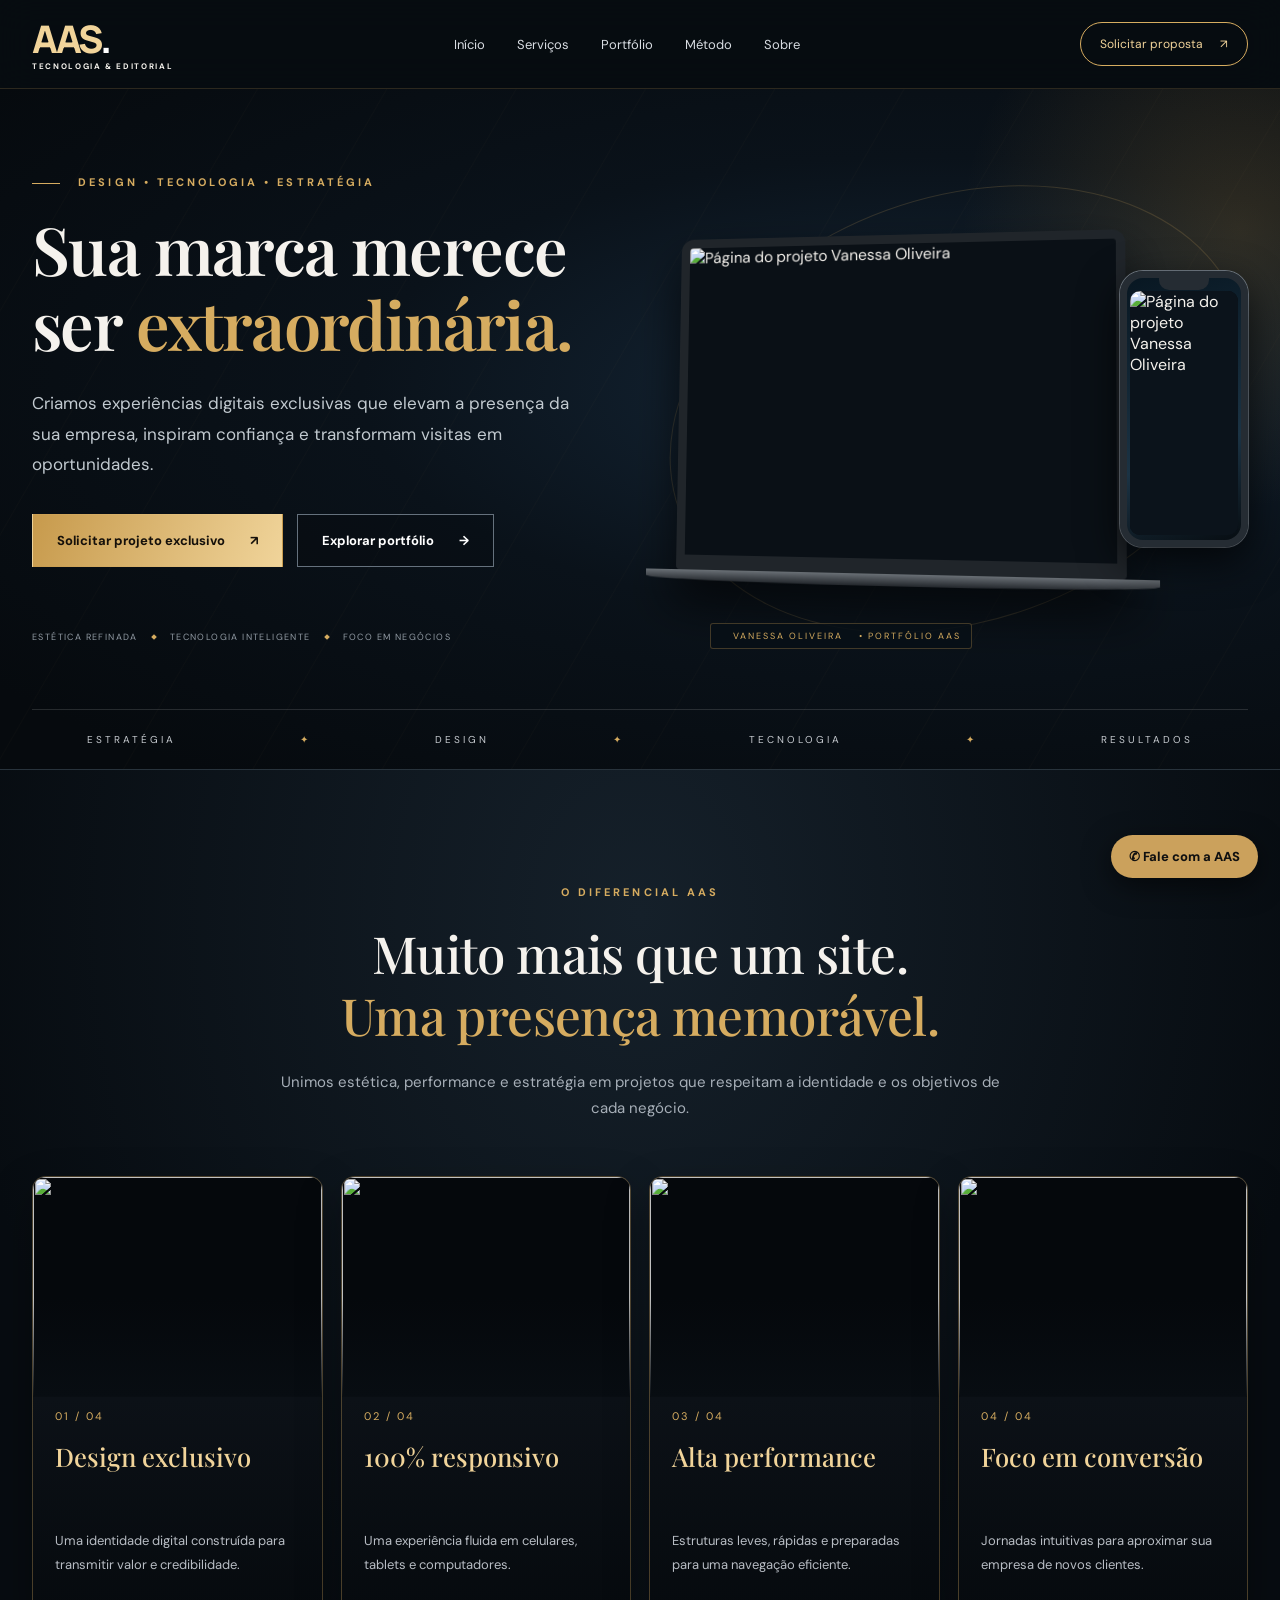
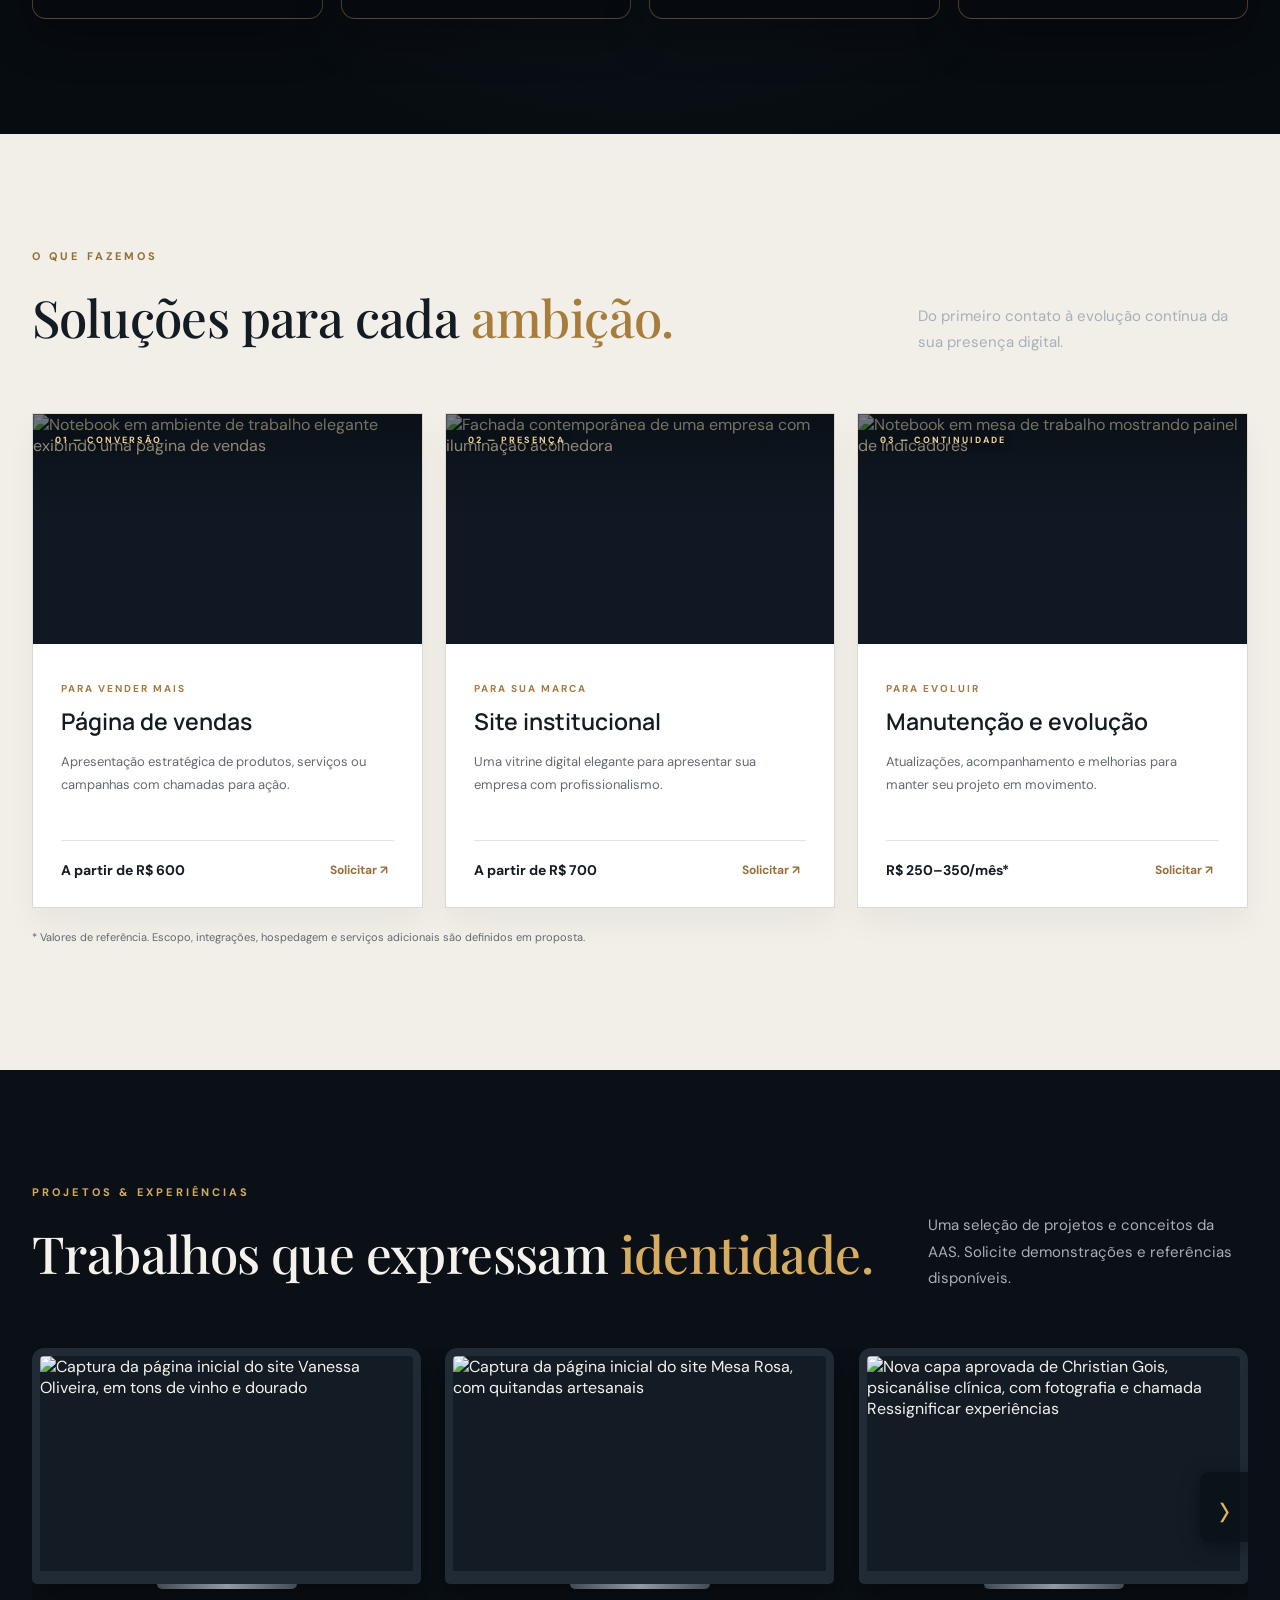
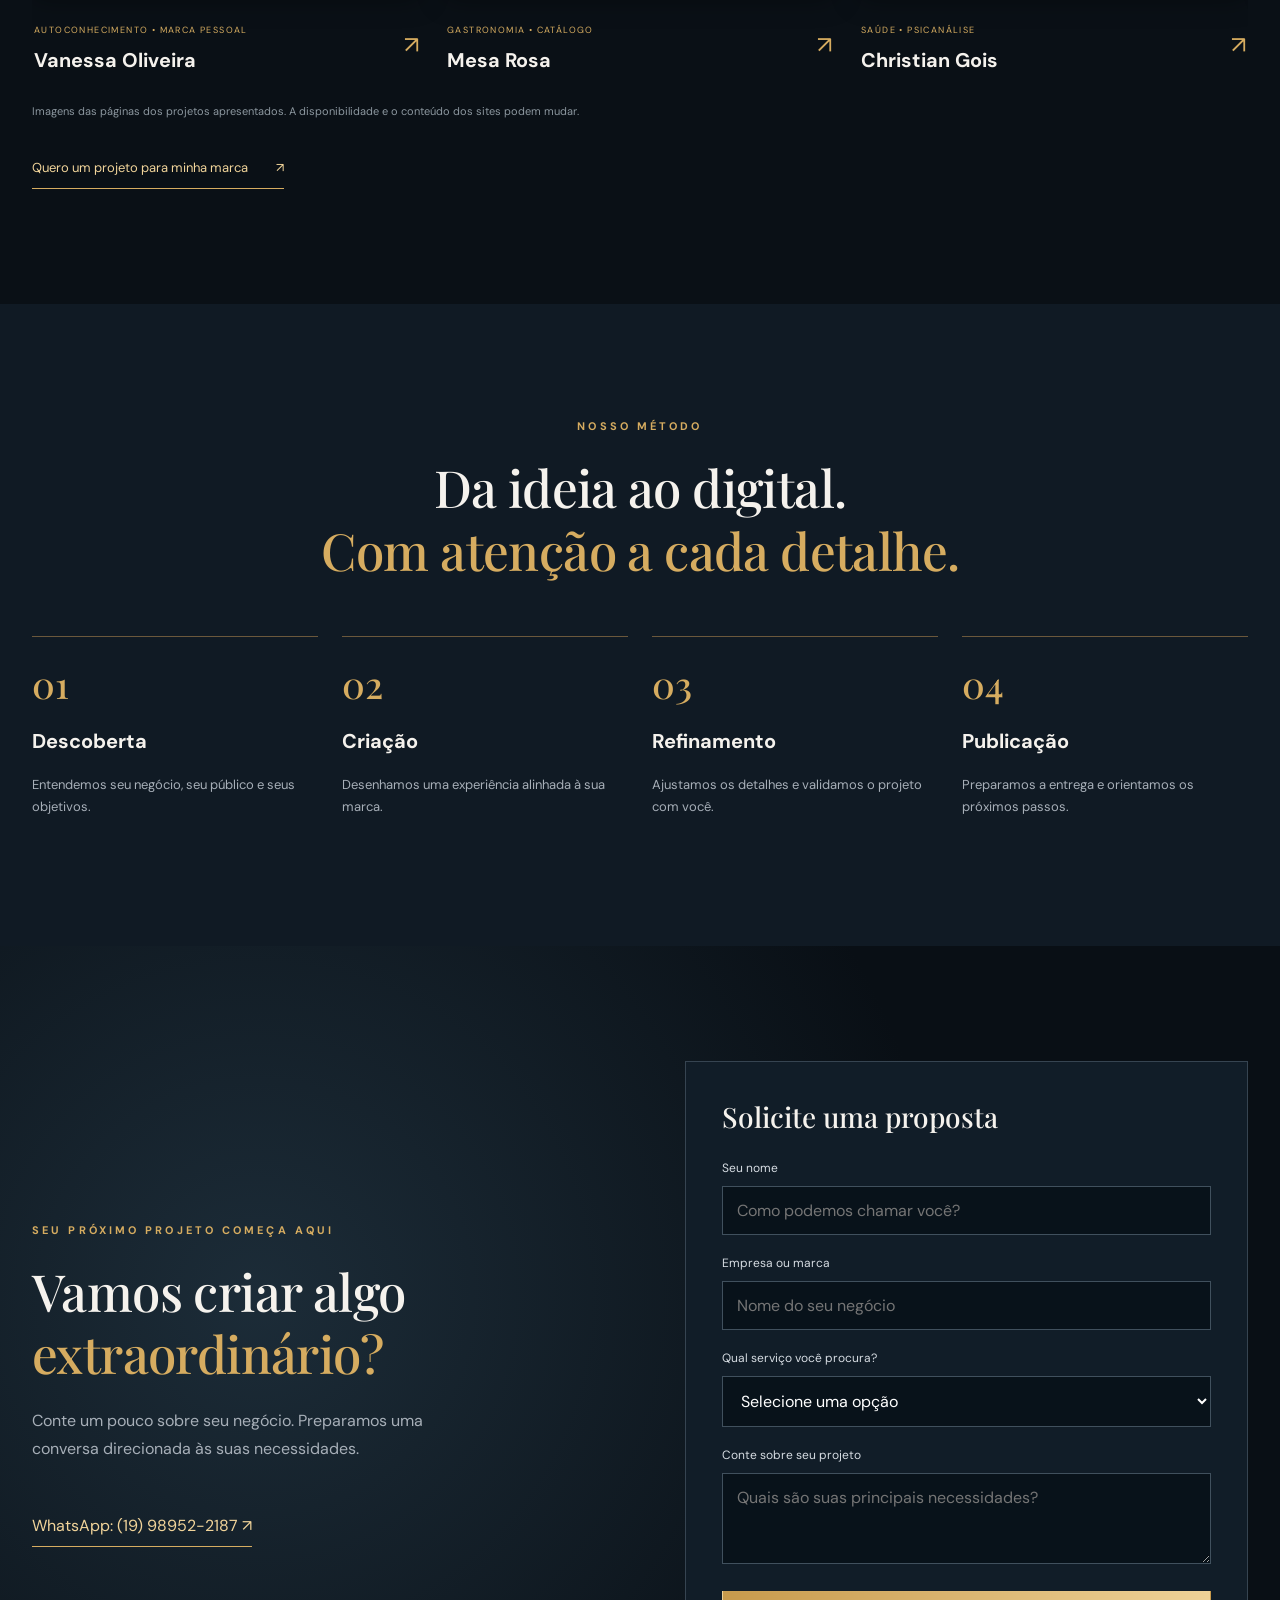
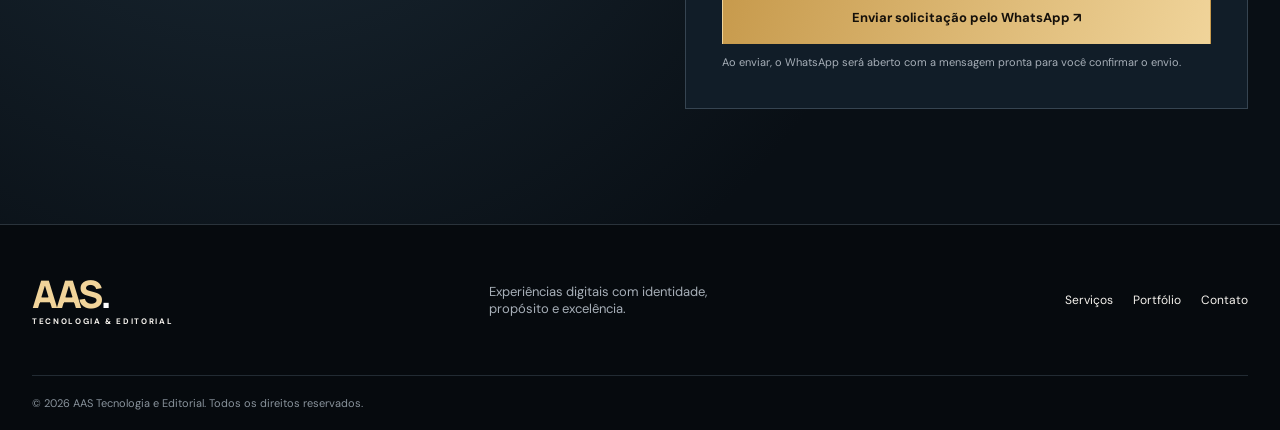
==== index.html @ 342843a6 "Add files via upload" ====
<!doctype html><html lang="pt-BR"><head><meta charset="utf-8"><meta name="viewport" content="width=device-width,initial-scale=1"><meta name="theme-color" content="#080d12"><meta name="description" content="AAS Tecnologia e Editorial. Sites profissionais, páginas de vendas e experiências digitais exclusivas para empresas que desejam se destacar."><title>AAS Tecnologia &amp; Editorial | Sites profissionais e páginas de vendas</title><meta property="og:type" content="website"><meta property="og:url" content="https://aastecnologiaeditorial.com.br/"><meta property="og:title" content="AAS Tecnologia &amp; Editorial"><meta property="og:description" content="Sites profissionais, páginas de vendas e experiências digitais exclusivas para empresas que desejam se destacar."><link rel="canonical" href="https://aastecnologiaeditorial.com.br/"><link rel="preconnect" href="https://fonts.googleapis.com"><link rel="preconnect" href="https://fonts.gstatic.com" crossorigin><link href="https://fonts.googleapis.com/css2?family=DM+Sans:wght@400;500;600;700&family=Manrope:wght@400;500;600;700;800&family=Playfair+Display:wght@500;600&display=swap" rel="stylesheet"><link rel="stylesheet" href="style.css"></head><body>
<a class="skip" href="#conteudo">Ir para conteúdo</a><header class="header" id="inicio"><div class="shell nav"><a class="brand" href="#inicio" aria-label="AAS início"><strong>AAS<span>.</span></strong><small>TECNOLOGIA & EDITORIAL</small></a><button class="menu-btn" id="menuBtn" aria-label="Abrir menu" aria-controls="menu" aria-expanded="false"><span></span><span></span><span></span></button><nav id="menu" class="menu" aria-label="Menu principal"><a href="#inicio">Início</a><a href="#servicos">Serviços</a><a href="#portfolio">Portfólio</a><a href="#metodo">Método</a><a href="#sobre">Sobre</a><a class="mobile-contact" href="#contato">Contato</a></nav><a class="nav-cta" href="#contato">Solicitar proposta <span>↗</span></a></div></header>
<main id="conteudo"><section class="hero"><div class="hero-glow"></div><div class="shell hero-grid"><div class="hero-copy"><p class="eyebrow"><span class="line"></span> DESIGN • TECNOLOGIA • ESTRATÉGIA</p><h1>Sua marca merece ser <em>extraordinária.</em></h1><p class="lead">Criamos experiências digitais exclusivas que elevam a presença da sua empresa, inspiram confiança e transformam visitas em oportunidades.</p><div class="hero-actions"><a class="btn primary" href="#contato">Solicitar projeto exclusivo <span>↗</span></a><a class="btn ghost" href="#portfolio">Explorar portfólio <span>→</span></a></div><div class="hero-foot"><span>ESTÉTICA REFINADA</span><i></i><span>TECNOLOGIA INTELIGENTE</span><i></i><span>FOCO EM NEGÓCIOS</span></div></div><div class="hero-visual" aria-label="Apresentação automática dos projetos Vanessa Oliveira, Mesa Rosa, Christian Gois, Denise Resende e Brasa Burger"><div class="visual-orbit"></div><div class="laptop"><a class="showcase-live-link" data-showcase-link href="https://aliantsilva10-ctrl.github.io/vanessa-oliveira/" target="_blank" rel="noopener noreferrer" aria-label="Abrir o projeto Vanessa Oliveira em nova aba" title="Abrir o site apresentado"></a><div class="laptop-screen"><div class="showcase-viewport" data-showcase="desktop"><div class="showcase-slide is-active" data-slide="0" aria-hidden="false"><img src="assets/vanessa-oliveira.webp" alt="Página do projeto Vanessa Oliveira" fetchpriority="high"></div><div class="showcase-slide" data-slide="1" aria-hidden="true"><img src="assets/mesa-rosa.webp" alt="Página do projeto Mesa Rosa" loading="lazy"></div><div class="showcase-slide" data-slide="2" aria-hidden="true"><img src="assets/christian-gois.webp" alt="Nova capa do projeto Christian Gois" loading="lazy"></div><div class="showcase-slide" data-slide="3" aria-hidden="true"><img src="assets/denise-resende.webp" alt="Página do projeto Denise Resende" loading="lazy"></div><div class="showcase-slide" data-slide="4" aria-hidden="true"><img src="assets/brasa-burger.webp" alt="Página do projeto Brasa Burger" loading="lazy"></div></div></div><div class="laptop-base"></div></div><div class="phone"><a class="showcase-live-link" data-showcase-link href="https://aliantsilva10-ctrl.github.io/vanessa-oliveira/" target="_blank" rel="noopener noreferrer" aria-label="Abrir o projeto Vanessa Oliveira em nova aba" title="Abrir o site apresentado"></a><div class="phone-notch"></div><div class="showcase-viewport phone-viewport" data-showcase="mobile"><div class="showcase-slide is-active" data-slide="0" aria-hidden="false"><img src="assets/vanessa-oliveira-mobile.webp" alt="Página do projeto Vanessa Oliveira" fetchpriority="high"></div><div class="showcase-slide" data-slide="1" aria-hidden="true"><img src="assets/mesa-rosa-mobile.webp" alt="Página do projeto Mesa Rosa" loading="lazy"></div><div class="showcase-slide" data-slide="2" aria-hidden="true"><img src="assets/christian-gois-mobile.webp" alt="Nova capa do projeto Christian Gois" loading="lazy"></div><div class="showcase-slide" data-slide="3" aria-hidden="true"><img src="assets/denise-resende-mobile.webp" alt="Página do projeto Denise Resende" loading="lazy"></div><div class="showcase-slide" data-slide="4" aria-hidden="true"><img src="assets/brasa-burger-mobile.webp" alt="Página do projeto Brasa Burger" loading="lazy"></div></div></div><div class="visual-caption"><span id="showcaseProject">VANESSA OLIVEIRA</span> <span>• PORTFÓLIO AAS</span></div></div></div><div class="hero-bottom shell"><span>ESTRATÉGIA</span><span>✦</span><span>DESIGN</span><span>✦</span><span>TECNOLOGIA</span><span>✦</span><span>RESULTADOS</span></div></section>
<section class="intro section" id="sobre"><div class="shell"><div class="section-head centered"><p class="eyebrow">O DIFERENCIAL AAS</p><h2>Muito mais que um site.<br><em>Uma presença memorável.</em></h2><p>Unimos estética, performance e estratégia em projetos que respeitam a identidade e os objetivos de cada negócio.</p></div><div class="benefits"><article class="benefit"><div class="benefit-visual"><img src="assets/beneficio-luxo-1.webp" alt="" loading="lazy"></div><span class="number">01 / 04</span><h3>Design exclusivo</h3><p>Uma identidade digital construída para transmitir valor e credibilidade.</p></article><article class="benefit"><div class="benefit-visual"><img src="assets/beneficio-luxo-2.webp" alt="" loading="lazy"></div><span class="number">02 / 04</span><h3>100% responsivo</h3><p>Uma experiência fluida em celulares, tablets e computadores.</p></article><article class="benefit"><div class="benefit-visual"><img src="assets/beneficio-luxo-3.webp" alt="" loading="lazy"></div><span class="number">03 / 04</span><h3>Alta performance</h3><p>Estruturas leves, rápidas e preparadas para uma navegação eficiente.</p></article><article class="benefit"><div class="benefit-visual"><img src="assets/beneficio-luxo-4.webp" alt="" loading="lazy"></div><span class="number">04 / 04</span><h3>Foco em conversão</h3><p>Jornadas intuitivas para aproximar sua empresa de novos clientes.</p></article></div></div></section>
<section class="services section" id="servicos"><div class="shell"><div class="section-top"><div><p class="eyebrow">O QUE FAZEMOS</p><h2>Soluções para cada <em>ambição.</em></h2></div><p>Do primeiro contato à evolução contínua da sua presença digital.</p></div><div class="service-grid"><article class="service-card"><div class="service-art art-one"><img src="assets/pagina-vendas.webp" alt="Notebook em ambiente de trabalho elegante exibindo uma página de vendas" loading="lazy"><span>01 — CONVERSÃO</span></div><div class="service-info"><p class="service-kicker">PARA VENDER MAIS</p><h3>Página de vendas</h3><p>Apresentação estratégica de produtos, serviços ou campanhas com chamadas para ação.</p><div class="service-bottom"><strong>A partir de R$ 600</strong><button class="service-select" data-service="Página de vendas">Solicitar ↗</button></div></div></article><article class="service-card"><div class="service-art art-two"><img src="assets/site-institucional.webp" alt="Fachada contemporânea de uma empresa com iluminação acolhedora" loading="lazy"><span>02 — PRESENÇA</span></div><div class="service-info"><p class="service-kicker">PARA SUA MARCA</p><h3>Site institucional</h3><p>Uma vitrine digital elegante para apresentar sua empresa com profissionalismo.</p><div class="service-bottom"><strong>A partir de R$ 700</strong><button class="service-select" data-service="Site institucional">Solicitar ↗</button></div></div></article><article class="service-card"><div class="service-art art-three"><img src="assets/manutencao.webp" alt="Notebook em mesa de trabalho mostrando painel de indicadores" loading="lazy"><span>03 — CONTINUIDADE</span></div><div class="service-info"><p class="service-kicker">PARA EVOLUIR</p><h3>Manutenção e evolução</h3><p>Atualizações, acompanhamento e melhorias para manter seu projeto em movimento.</p><div class="service-bottom"><strong>R$ 250–350/mês*</strong><button class="service-select" data-service="Manutenção mensal">Solicitar ↗</button></div></div></article></div><p class="fineprint">* Valores de referência. Escopo, integrações, hospedagem e serviços adicionais são definidos em proposta.</p></div></section>
<section class="portfolio section" id="portfolio"><div class="shell"><div class="section-top"><div><p class="eyebrow">PROJETOS & EXPERIÊNCIAS</p><h2>Trabalhos que expressam <em>identidade.</em></h2></div><p>Uma seleção de projetos e conceitos da AAS. Solicite demonstrações e referências disponíveis.</p></div><div class="portfolio-carousel"><div class="projects" id="portfolioTrack" aria-label="Projetos em destaque"><article class="project"><a class="project-link" href="https://aliantsilva10-ctrl.github.io/vanessa-oliveira/" target="_blank" rel="noopener noreferrer" aria-label="Abrir site de Vanessa Oliveira em nova aba"><div class="project-image p-vanessa"><img src="assets/vanessa-oliveira.webp" alt="Captura da página inicial do site Vanessa Oliveira, em tons de vinho e dourado" loading="lazy" decoding="async"></div><div class="project-caption"><div><small>AUTOCONHECIMENTO • MARCA PESSOAL</small><h3>Vanessa Oliveira</h3></div><span aria-hidden="true">↗</span></div></a></article><article class="project"><a class="project-link" href="https://mesarosaquitandasartesanais.netlify.app/" target="_blank" rel="noopener noreferrer" aria-label="Abrir site de Mesa Rosa em nova aba"><div class="project-image p-food"><img src="assets/mesa-rosa.webp" alt="Captura da página inicial do site Mesa Rosa, com quitandas artesanais" loading="lazy" decoding="async"></div><div class="project-caption"><div><small>GASTRONOMIA • CATÁLOGO</small><h3>Mesa Rosa</h3></div><span>↗</span></div></a></article><article class="project"><a class="project-link" href="https://christian-gois-psicanalista.netlify.app/" target="_blank" rel="noopener noreferrer" aria-label="Abrir site de Christian Gois em nova aba"><div class="project-image p-christian"><img src="assets/christian-gois.webp" alt="Nova capa aprovada de Christian Gois, psicanálise clínica, com fotografia e chamada Ressignificar experiências" loading="lazy" decoding="async"></div><div class="project-caption"><div><small>SAÚDE • PSICANÁLISE</small><h3>Christian Gois</h3></div><span>↗</span></div></a></article><article class="project"><a class="project-link" href="https://oficialsacerdotisa.com.br/" target="_blank" rel="noopener noreferrer" aria-label="Abrir site de Denise Resende em nova aba"><div class="project-image p-mystic"><img src="assets/denise-resende.webp" alt="Captura da página inicial do site Denise Resende, com fotografia da sacerdotisa" loading="lazy" decoding="async"></div><div class="project-caption"><div><small>MARCA PESSOAL • DIGITAL</small><h3>Denise Resende</h3></div><span>↗</span></div></a></article><article class="project"><a class="project-link" href="https://brasaburguer10.netlify.app/" target="_blank" rel="noopener noreferrer" aria-label="Abrir site Brasa Burger em nova aba"><div class="project-image p-brasa"><img src="assets/brasa-burger.webp" alt="Capa do site Brasa Burger com hambúrguer artesanal e o título O fogo tem sabor" loading="lazy" decoding="async"></div><div class="project-caption"><div><small>GASTRONOMIA • HAMBURGUERIA</small><h3>Brasa Burger</h3></div><span aria-hidden="true">↗</span></div></a></article></div><button type="button" id="portfolioNext" class="portfolio-next" aria-label="Avançar para o próximo projeto">›</button></div><p class="portfolio-note">Imagens das páginas dos projetos apresentados. A disponibilidade e o conteúdo dos sites podem mudar.</p><a href="#contato" class="text-link">Quero um projeto para minha marca <span>↗</span></a></div></section>
<section class="process section" id="metodo"><div class="shell"><div class="section-head centered"><p class="eyebrow">NOSSO MÉTODO</p><h2>Da ideia ao digital.<br><em>Com atenção a cada detalhe.</em></h2></div><div class="steps"><article><span>01</span><h3>Descoberta</h3><p>Entendemos seu negócio, seu público e seus objetivos.</p></article><article><span>02</span><h3>Criação</h3><p>Desenhamos uma experiência alinhada à sua marca.</p></article><article><span>03</span><h3>Refinamento</h3><p>Ajustamos os detalhes e validamos o projeto com você.</p></article><article><span>04</span><h3>Publicação</h3><p>Preparamos a entrega e orientamos os próximos passos.</p></article></div></div></section>
<section class="contact section" id="contato"><div class="shell contact-grid"><div><p class="eyebrow">SEU PRÓXIMO PROJETO COMEÇA AQUI</p><h2>Vamos criar algo <em>extraordinário?</em></h2><p>Conte um pouco sobre seu negócio. Preparamos uma conversa direcionada às suas necessidades.</p><a class="phone-link" href="https://wa.me/5519989522187" target="_blank" rel="noopener noreferrer">WhatsApp: (19) 98952-2187 ↗</a></div><form id="quoteForm" class="quote-form"><h3>Solicite uma proposta</h3><label for="name">Seu nome</label><input id="name" name="name" required autocomplete="name" placeholder="Como podemos chamar você?"><label for="company">Empresa ou marca</label><input id="company" name="company" placeholder="Nome do seu negócio"><label for="service">Qual serviço você procura?</label><select id="service" name="service" required><option value="">Selecione uma opção</option><option>Página de vendas</option><option>Site institucional</option><option>Manutenção mensal</option><option>Projeto personalizado</option></select><label for="details">Conte sobre seu projeto</label><textarea id="details" name="details" rows="3" placeholder="Quais são suas principais necessidades?"></textarea><div class="message-preview" hidden aria-live="polite"><div class="message-preview-heading">Prévia da mensagem personalizada</div><pre id="messagePreview"></pre><p>O WhatsApp abrirá com este texto. Você poderá revisar e confirmar o envio.</p></div><button class="btn primary form-submit" type="submit">Enviar solicitação pelo WhatsApp ↗</button><small>Ao enviar, o WhatsApp será aberto com a mensagem pronta para você confirmar o envio.</small></form></div></section></main>
<footer class="footer"><div class="shell footer-inner"><a class="brand" href="#inicio"><strong>AAS<span>.</span></strong><small>TECNOLOGIA & EDITORIAL</small></a><p>Experiências digitais com identidade, propósito e excelência.</p><div><a href="#servicos">Serviços</a><a href="#portfolio">Portfólio</a><a href="#contato">Contato</a></div></div><div class="shell copyright">© <span id="year"></span> AAS Tecnologia e Editorial. Todos os direitos reservados.</div></footer><a class="float-wa" href="https://wa.me/5519989522187?text=Ol%C3%A1%21%20Gostaria%20de%20solicitar%20um%20or%C3%A7amento%20para%20um%20site." target="_blank" rel="noopener noreferrer" aria-label="Conversar pelo WhatsApp">✆ <span>Fale com a AAS</span></a><script src="main.js" defer></script></body></html>
---- style.css ----
:root{--bg:#080d12;--panel:#101923;--gold:#d6ac60;--goldlight:#f1d49a;--text:#f5f2ed;--muted:#a7afb8;--stroke:#27313b}*{box-sizing:border-box}html{scroll-behavior:smooth;scroll-padding-top:88px}body{margin:0;background:var(--bg);color:var(--text);font-family:'DM Sans',sans-serif;-webkit-font-smoothing:antialiased}a{color:inherit;text-decoration:none}button,input,select,textarea{font:inherit}button{cursor:pointer}.shell{width:min(1240px,calc(100% - 64px));margin:auto}.skip{position:absolute;top:-80px;left:20px;z-index:200;background:#fff;color:#111;padding:12px}.skip:focus{top:15px}.header{position:sticky;top:0;z-index:50;background:rgba(7,12,17,.92);backdrop-filter:blur(18px);border-bottom:1px solid rgba(214,172,96,.18)}.nav{height:88px;display:flex;align-items:center;justify-content:space-between;gap:26px}.brand{display:flex;flex-direction:column;line-height:1}.brand strong{font-family:Manrope,sans-serif;font-size:38px;letter-spacing:-3px;color:var(--goldlight);font-weight:800}.brand strong span{color:#fff}.brand small{font-size:8px;letter-spacing:1.65px;margin-top:5px;font-weight:700}.menu{display:flex;gap:32px;align-items:center}.menu a{font-size:13px;color:#d9dee3;transition:color .2s}.menu a:hover,.menu a:focus-visible{color:var(--gold)}.nav-cta{border:1px solid var(--gold);border-radius:30px;padding:13px 19px;font-size:12px;color:var(--goldlight);white-space:nowrap}.nav-cta span{margin-left:14px}.menu-btn,.mobile-contact{display:none!important}.hero{position:relative;overflow:hidden;background:radial-gradient(ellipse at 72% 44%,#152738 0%,#0a121a 43%,#060a0e 90%);border-bottom:1px solid #28333c}.hero:before{content:'';position:absolute;inset:0;opacity:.16;background:repeating-linear-gradient(120deg,transparent 0 110px,rgba(214,172,96,.14) 111px,transparent 112px)}.hero-glow{position:absolute;width:580px;height:580px;right:-250px;top:-150px;border-radius:50%;background:radial-gradient(circle,rgba(209,155,65,.18),transparent 68%);pointer-events:none}.hero-grid{position:relative;display:grid;grid-template-columns:1.03fr .97fr;align-items:center;min-height:620px;gap:24px;padding:78px 0 58px}.eyebrow{color:var(--gold);letter-spacing:3.1px;font-size:11px;font-weight:700;margin:0 0 23px}.line{display:inline-block;width:28px;height:1px;background:var(--gold);vertical-align:middle;margin-right:12px}.hero h1{font:600 clamp(49px,5.2vw,78px)/1.12 'Playfair Display',serif;letter-spacing:-1.6px;margin:0 0 27px;max-width:690px}.hero h1 em,.section h2 em{font-style:normal;color:var(--gold)}.lead{color:#c2cad0;font-size:17px;line-height:1.8;max-width:560px}.hero-actions{display:flex;gap:14px;margin-top:34px;flex-wrap:wrap}.btn{border:1px solid transparent;padding:17px 24px;display:inline-flex;align-items:center;justify-content:center;gap:25px;font-size:13px;font-weight:700;transition:transform .2s,background .2s}.btn:hover{transform:translateY(-3px)}.primary{background:linear-gradient(110deg,#c79a4c,#f0d49a);color:#15100a}.ghost{border-color:#65717d;color:#fff;background:rgba(0,0,0,.16)}.hero-foot{display:flex;align-items:center;gap:14px;margin-top:64px;color:#929ba4;font-size:9px;letter-spacing:1.4px}.hero-foot i{width:4px;height:4px;background:var(--gold);transform:rotate(45deg)}.hero-visual{position:relative;min-height:460px;display:flex;align-items:center;justify-content:center}.visual-orbit{position:absolute;inset:18px;border:1px solid rgba(214,172,96,.18);border-radius:50%;transform:rotate(-20deg) scaleX(1.1)}.laptop{position:relative;width:92%;max-width:560px;transform:perspective(1000px) rotateY(-8deg) rotateX(3deg);filter:drop-shadow(0 25px 25px #000a)}.laptop-screen{height:340px;border:9px solid #20252a;border-bottom-width:15px;border-radius:13px 13px 4px 4px;background:linear-gradient(135deg,#06111a 0%,#12293a 60%,#071016 100%);position:relative;overflow:hidden;box-shadow:inset 0 0 0 1px #3d4349}.mini-top{position:relative;z-index:2;display:flex;align-items:center;justify-content:space-between;padding:17px 20px;border-bottom:1px solid #ffffff21;font-size:8px;letter-spacing:2px}.mini-top b{font-size:18px;color:var(--gold)}.mini-top b span{color:white}.mini-content{position:relative;z-index:2;padding:48px 35px}.mini-content small{font-size:8px;letter-spacing:2px;color:var(--gold)}.mini-content h2{font:500 39px/1.12 'Playfair Display',serif;margin:15px 0}.mini-content h2 em{color:var(--gold);font-style:normal}.mini-content p{font-size:11px;color:#bdc6ce}.mini-button{display:inline-block;margin-top:10px;border:1px solid var(--gold);padding:9px 13px;font-size:7px;letter-spacing:1px}.mini-architecture{position:absolute;right:-12%;bottom:-20%;height:85%;width:50%;transform:skewY(-17deg);background:repeating-linear-gradient(90deg,transparent 0 21px,#d5a75a55 22px 23px,transparent 24px 52px),repeating-linear-gradient(0deg,transparent 0 31px,#d5a75a55 32px 33px,transparent 34px 60px);opacity:.48;mask-image:linear-gradient(to right,transparent,black)}.laptop-base{height:12px;margin:0 -7%;background:linear-gradient(#6a7076,#22262b);border-radius:0 0 45% 45%}.phone{position:absolute;right:-3%;bottom:5%;width:148px;height:276px;border:7px solid #252c33;border-radius:23px;background:linear-gradient(160deg,#081722,#1b3344 65%,#070d12);box-shadow:0 15px 40px #000b,0 0 0 1px #77818b;z-index:3;padding:35px 14px 15px;overflow:hidden}.phone-notch{position:absolute;top:0;left:28%;width:44%;height:12px;background:#252c33;border-radius:0 0 10px 10px}.phone small{color:var(--gold);font-weight:800}.phone h3{font:500 18px/1.2 'Playfair Display',serif}.phone-arch{position:absolute;width:140px;height:140px;right:-55px;bottom:0;border:1px solid var(--gold);border-radius:50%}.phone span{position:absolute;bottom:27px;font-size:8px;letter-spacing:1px;color:var(--gold)}.visual-caption{position:absolute;bottom:0;left:8%;font-size:9px;letter-spacing:2px;color:var(--gold)}.visual-caption span{margin-left:12px}.hero-bottom{position:relative;display:flex;justify-content:space-around;align-items:center;gap:15px;border-top:1px solid #ffffff21;padding:23px 0;font-size:10px;letter-spacing:3px;color:#c7cbd0}.hero-bottom span:nth-child(even){color:var(--gold)}.section{padding:115px 0}.intro{background:linear-gradient(180deg,#0b1118,#0d151e)}.section-head.centered{text-align:center;max-width:740px;margin:0 auto 55px}.section h2{font:500 clamp(35px,4vw,56px)/1.22 'Playfair Display',serif;letter-spacing:-.6px;margin:0 0 22px}.section-head>p:last-child,.section-top>p{color:var(--muted);line-height:1.75;font-size:15px}.benefits{display:grid;grid-template-columns:repeat(4,1fr);border:1px solid #34404b;background:linear-gradient(135deg,#101923,#090f15);box-shadow:0 30px 60px #0004}.benefit{padding:38px 25px 42px;position:relative;min-height:285px}.benefit:not(:last-child):after{content:'';position:absolute;right:0;top:38px;bottom:38px;width:1px;background:#34404b}.benefit-icon{width:66px;height:66px;display:grid;place-items:center;border:1px solid var(--gold);border-radius:50%;color:var(--gold);font-size:36px;margin-bottom:26px}.number{font-size:10px;color:var(--gold);letter-spacing:2px}.benefit h3{font:600 20px Manrope,sans-serif;margin:13px 0}.benefit p{color:var(--muted);font-size:13px;line-height:1.75}.services{background:#f2efe9;color:#131b23}.section-top{display:flex;justify-content:space-between;gap:50px;align-items:end;margin-bottom:42px}.section-top>p{max-width:330px}.services .eyebrow{color:#956e32}.services h2 em{color:#a87d3b}.service-grid{display:grid;grid-template-columns:repeat(3,1fr);gap:22px}.service-card{background:#fff;border:1px solid #ded9d0;box-shadow:0 16px 28px #1018200b;overflow:hidden;transition:transform .25s}.service-card:hover{transform:translateY(-7px)}.service-art{height:215px;position:relative;overflow:hidden;padding:20px;color:#e9d7b6}.service-art>span{position:relative;z-index:2;font-size:9px;letter-spacing:2px}.art-one{background:radial-gradient(circle at 78% 55%,#7d6040 0%,transparent 42%),linear-gradient(120deg,#101c27,#0a0c0f)}.art-title{font:500 35px/1.2 'Playfair Display',serif;margin-top:35px}.art-title i{font-style:normal;color:#e8bc6d}.art-two{background:linear-gradient(145deg,#192735,#0b1118)}.building{position:absolute;right:45px;bottom:-45px;width:170px;height:230px;transform:skewY(-11deg);background:linear-gradient(90deg,#1b2730,#3c4548,#131b24);display:flex;gap:13px;justify-content:space-evenly;padding:35px 18px;box-shadow:-20px 5px 40px #0008}.building i{width:15px;background:repeating-linear-gradient(0deg,#ba914f 0 15px,transparent 16px 32px);opacity:.7}.art-three{background:radial-gradient(circle at 55% 80%,#2a5060,#09121b 70%)}.dashboard{position:absolute;right:15%;bottom:20px;width:65%;height:130px;border:7px solid #252d33;background:#101d29;padding:15px}.dash-line{width:65%;height:2px;background:var(--gold);transform:rotate(-15deg);margin:20px}.bars{display:flex;gap:12px;align-items:end;height:70px}.bars i{flex:1;background:#cba45f;height:35%}.bars i:nth-child(2){height:48%}.bars i:nth-child(3){height:32%}.bars i:nth-child(4){height:72%}.bars i:nth-child(5){height:61%}.bars i:nth-child(6){height:95%}.service-info{padding:28px}.service-kicker{color:#a47a40;font-size:10px;letter-spacing:2px;font-weight:700}.service-info h3{font:600 23px Manrope,sans-serif;margin:10px 0}.service-info>p:not(.service-kicker){font-size:13px;line-height:1.8;color:#626a72;min-height:70px}.service-bottom{border-top:1px solid #e8e3dc;margin-top:20px;padding-top:20px;display:flex;justify-content:space-between;gap:10px;align-items:center}.service-bottom strong{font-size:14px}.service-select{background:none;border:none;color:#96703b;font-size:12px;font-weight:700}.fineprint{font-size:11px;color:#626a72;margin-top:22px}.portfolio{background:#0a1016}.portfolio .section-top>p{max-width:320px}.projects{display:grid;grid-template-columns:repeat(3,1fr);gap:24px}.project-image{height:320px;position:relative;overflow:hidden;border:1px solid #2b3943;display:grid;place-items:center}.project-image:after{content:'';position:absolute;inset:0;background:linear-gradient(transparent 35%,#000b)}.p-law{background:linear-gradient(140deg,#1b2730,#070a0d 70%)}.p-law:before{content:'';position:absolute;width:65%;height:100%;top:10%;right:12%;transform:skewY(-9deg);background:repeating-linear-gradient(90deg,#27333b 0 17px,#a17c4555 18px 19px,#141c24 20px 45px);box-shadow:0 0 60px #000}.p-mystic{background:radial-gradient(circle at 45% 40%,#74482d,#1e0d13 55%,#0c090d)}.moon{width:160px;height:160px;border-radius:50%;border:2px solid #d2a263;box-shadow:0 0 55px #c4874060,inset 0 0 40px #c4874030}.p-food{background:radial-gradient(circle at 45% 55%,#8b493e,#321c20 65%,#0c0b0d)}.food-plate{position:absolute;width:210px;height:90px;border:12px solid #e7c9a2;border-radius:50%;top:40%;box-shadow:0 12px 35px #0007}.food-plate div{width:145px;height:90px;border-radius:50%;background:radial-gradient(circle,#b85c56 0 35%,#e8bca1 37% 46%,#c77d62 48%);margin:-34px auto}.project-scene{position:absolute;z-index:2;bottom:35px;left:28px;display:flex;flex-direction:column}.project-scene span{font:600 31px 'Playfair Display',serif}.project-scene small{font-size:10px;letter-spacing:2px;color:#e4c18a}.project-caption{display:flex;align-items:center;justify-content:space-between;padding:22px 3px}.project-caption small{color:var(--gold);font-size:9px;letter-spacing:1.4px}.project-caption h3{margin:9px 0 0;font-size:20px}.project-caption>span{color:var(--gold);font-size:24px}.portfolio-note{color:#8c979f;font-size:11px}.text-link{display:inline-flex;gap:28px;align-items:center;border-bottom:1px solid var(--gold);padding-bottom:12px;margin-top:30px;color:var(--goldlight);font-size:13px}.process{background:#101a24}.steps{display:grid;grid-template-columns:repeat(4,1fr);gap:24px}.steps article{border-top:1px solid #6b583c;padding-top:22px}.steps article>span{font:500 37px 'Playfair Display',serif;color:var(--gold)}.steps h3{font-size:20px}.steps p{font-size:13px;line-height:1.7;color:var(--muted)}.contact{background:radial-gradient(circle at 20% 40%,#1c2c38,#090f15 60%)}.contact-grid{display:grid;grid-template-columns:1fr 1fr;gap:90px;align-items:center}.contact-grid>div>p:not(.eyebrow){color:var(--muted);line-height:1.8;max-width:450px}.phone-link{display:inline-block;margin-top:35px;color:var(--goldlight);border-bottom:1px solid var(--gold);padding-bottom:10px}.quote-form{padding:36px;background:#111d28;border:1px solid #364451;display:flex;flex-direction:column;gap:10px}.quote-form h3{font:500 28px 'Playfair Display',serif;margin:0 0 15px}.quote-form label{font-size:12px;color:#d6dce2}.quote-form input,.quote-form select,.quote-form textarea{width:100%;padding:13px 14px;background:#08121a;color:white;border:1px solid #40505d;border-radius:0;outline-offset:3px;margin-bottom:10px}.quote-form input:focus,.quote-form select:focus,.quote-form textarea:focus{border-color:var(--gold)}.quote-form small{color:var(--muted);line-height:1.6;font-size:11px}.form-submit{width:100%;margin-top:7px}.footer{background:#060a0e;border-top:1px solid #2a333b}.footer-inner{padding:45px 0;display:flex;align-items:center;justify-content:space-between;gap:25px}.footer-inner>p{color:var(--muted);font-size:13px;max-width:260px}.footer-inner>div{display:flex;gap:20px;font-size:12px}.copyright{border-top:1px solid #222b33;padding:20px 0;color:#89939c;font-size:11px}.float-wa{position:fixed;z-index:45;right:22px;bottom:22px;padding:13px 18px;border-radius:50px;background:#cba15c;color:#101010;font-weight:800;box-shadow:0 8px 28px #0008;font-size:13px}.float-wa:hover{background:#f1d49a}a:focus-visible,button:focus-visible{outline:2px solid #f1d49a;outline-offset:4px}@media(max-width:1050px){.menu{gap:16px}.nav-cta{display:none}.hero-grid{grid-template-columns:1fr 1fr}.hero h1{font-size:52px}.hero-visual{transform:scale(.85)}.service-bottom{align-items:start;flex-direction:column}}@media(max-width:760px){.shell{width:min(100% - 36px,520px)}.nav{height:75px}.brand strong{font-size:32px}.menu-btn{display:flex!important;width:44px;height:42px;border:1px solid #57606a;background:transparent;flex-direction:column;justify-content:center;gap:5px;align-items:center}.menu-btn span{width:21px;height:2px;background:var(--gold)}.menu{display:none;position:absolute;top:75px;left:0;right:0;padding:24px;background:#0a1119;border-bottom:1px solid var(--gold);flex-direction:column;align-items:stretch;gap:0}.menu.open{display:flex}.menu a{padding:13px 24px;font-size:15px}.mobile-contact{display:block!important}.hero-grid{grid-template-columns:1fr;min-height:unset;padding:65px 0 25px}.hero h1{font-size:clamp(43px,10vw,60px)}.lead{font-size:15px}.hero-foot{margin-top:40px;flex-wrap:wrap;font-size:8px}.hero-visual{transform:none;min-height:350px;margin:5px 0 20px}.laptop{width:88%}.laptop-screen{height:260px}.mini-content{padding:25px 18px}.mini-content h2{font-size:29px}.phone{transform:scale(.74);transform-origin:bottom right;right:-2%;bottom:0}.visual-caption{display:none}.hero-bottom{font-size:8px;letter-spacing:1px;flex-wrap:wrap}.section{padding:75px 0}.section h2{font-size:38px}.benefits,.service-grid,.projects,.steps,.contact-grid{grid-template-columns:1fr}.benefit{min-height:unset;padding:27px}.benefit:not(:last-child):after{top:auto;bottom:0;left:25px;right:25px;height:1px;width:auto}.benefit-icon{margin-bottom:15px}.section-top{display:block}.service-info>p:not(.service-kicker){min-height:unset}.service-bottom{flex-direction:row;align-items:center}.project-image{height:270px}.steps{gap:15px}.contact-grid{gap:40px}.quote-form{padding:24px}.footer-inner{flex-direction:column;align-items:start}.float-wa span{display:none}.float-wa{font-size:21px;border-radius:50%;width:52px;height:52px;text-align:center;padding:12px}}@media(prefers-reduced-motion:reduce){html{scroll-behavior:auto}*,*:before,*:after{transition:none!important;animation:none!important}}

/* Portfólio: capturas reais fornecidas pelo cliente */
.project-image{display:block;background:#101923}
.project-image img{display:block;width:100%;height:100%;object-fit:cover;object-position:center top;transition:transform .5s ease;filter:saturate(.98)}
.project:hover .project-image img{transform:scale(1.045)}
.project-image:after{display:none}
.project-image.p-law:before{display:none}
@media (prefers-reduced-motion:reduce){.project:hover .project-image img{transform:none}}


/* AAS SIGNATURE 10 — Portfólio sem cortes: miniaturas em monitores */
.portfolio .projects{align-items:start;gap:28px}
.portfolio .project{min-width:0}
.portfolio .project-image{
  height:auto!important;
  aspect-ratio: 1.86 / 1;
  display:flex!important;
  align-items:center;
  justify-content:center;
  overflow:hidden;
  background:#070b0f!important;
  border:8px solid #1c242d;
  border-bottom-width:12px;
  border-radius:12px 12px 5px 5px;
  box-shadow:0 18px 38px rgba(0,0,0,.4), inset 0 0 0 1px #59616a;
}
.portfolio .project-image img{
  display:block;
  width:100%;
  height:100%;
  object-fit:contain!important;
  object-position:center center!important;
  transform:none!important;
  filter:none;
}
.portfolio .project:hover .project-image img{transform:none!important}
.portfolio .project-image::before,.portfolio .project-image::after{display:none!important}
.portfolio .project-image + .project-caption{position:relative;margin-top:11px}
.portfolio .project-image + .project-caption::before{
  content:"";position:absolute;top:-11px;left:32%;width:36%;height:5px;
  background:linear-gradient(90deg,#424a53,#929ba4,#424a53);
  border-radius:0 0 8px 8px;
}
@media(max-width:800px){
  .portfolio .project-image{aspect-ratio:1.86 / 1;max-width:650px;margin-inline:auto}
}

/* Portfólio com quatro projetos: captura completa, sem cortes */
.portfolio .projects{grid-template-columns:repeat(4,minmax(0,1fr));gap:18px;align-items:start}
.portfolio .project{min-width:0}
.portfolio .project-image{height:auto!important;aspect-ratio:1.78/1!important;max-width:none!important;overflow:hidden!important;display:flex!important;align-items:center;justify-content:center;background:#131c25!important;border:7px solid #202b35!important;border-bottom-width:12px!important;border-radius:12px 12px 5px 5px;box-shadow:0 14px 28px #0006}
.portfolio .project-image img{width:100%!important;height:100%!important;object-fit:contain!important;object-position:center!important;transform:none!important;filter:none!important}
.portfolio .project-image:before,.portfolio .project-image:after{display:none!important}
.portfolio .project-caption{padding:20px 2px 12px}
.portfolio .project-caption h3{font-size:18px}
@media(max-width:1050px){.portfolio .projects{grid-template-columns:repeat(2,minmax(0,1fr));gap:26px}}
@media(max-width:600px){.portfolio .projects{grid-template-columns:1fr;gap:30px}.portfolio .project-image{max-width:550px!important;margin-inline:auto}}

/* AAS Signature 10 — vitrines de benefícios premium */
.intro{background:radial-gradient(ellipse at 50% 15%,#15202a 0%,#070c11 75%)}
.benefits{gap:18px;border:0;background:none;box-shadow:none;align-items:stretch}
.benefit{min-width:0;min-height:unset;padding:0 0 29px;border:1px solid rgba(214,172,96,.32);border-radius:14px;overflow:hidden;background:linear-gradient(180deg,#121820,#060a0e);box-shadow:0 18px 45px rgba(0,0,0,.32);transition:transform .3s ease,border-color .3s ease,box-shadow .3s ease}
.benefit:hover{transform:translateY(-7px);border-color:#d6ac60;box-shadow:0 22px 48px rgba(0,0,0,.5),0 0 24px rgba(214,172,96,.12)}
.benefit:not(:last-child):after{display:none}
.benefit-visual{height:220px;overflow:hidden;background:#05080c;position:relative}
.benefit-visual:after{content:'';position:absolute;inset:55% 0 0;background:linear-gradient(transparent,#080d12)}
.benefit-visual img{display:block;width:100%;height:100%;object-fit:cover;object-position:center center}
.benefit .number,.benefit h3,.benefit p{display:block;margin-left:22px;margin-right:22px}
.benefit .number{margin-top:12px;color:#d6ac60;font-size:11px}
.benefit h3{font:500 clamp(21px,2vw,29px)/1.2 'Playfair Display',serif;color:#f1d49a;margin-top:18px;margin-bottom:18px;min-height:70px}
.benefit p{font-size:13px;line-height:1.8;color:#b8bdc4;margin-top:0}
@media(max-width:1050px){.benefits{grid-template-columns:repeat(2,minmax(0,1fr))}}
@media(max-width:760px){.benefits{grid-template-columns:1fr;gap:18px}.benefit{padding:0 0 24px}.benefit-visual{height:260px}.benefit h3{min-height:unset}}

/* AAS Signature 10 — Fotografias dos serviços */
.service-art{padding:0;background:#101923!important;height:230px;isolation:isolate}
.service-art img{display:block;width:100%;height:100%;object-fit:cover;object-position:center;transition:transform .55s ease;filter:saturate(.94) contrast(1.03)}
.service-card:hover .service-art img{transform:scale(1.035)}
.service-art:after{content:"";position:absolute;inset:0;background:linear-gradient(180deg,rgba(4,9,14,.56),transparent 46%);pointer-events:none;z-index:1}
.service-art>span{position:absolute;left:22px;top:20px;z-index:2;color:#f1d49a;font-weight:700;text-shadow:0 1px 8px #000}
@media(max-width:760px){.service-art{height:225px}}


/* Vitrine automática de projetos reais: notebook e smartphone */
.laptop-screen{padding:0;background:#070c11}
.showcase-viewport{position:relative;width:100%;height:100%;overflow:hidden;background:#0a1016}
.showcase-slide{position:absolute;inset:0;opacity:0;transform:scale(1.025);transition:opacity 1.1s ease,transform 5.8s ease;pointer-events:none}
.showcase-slide.is-active{opacity:1;transform:scale(1);z-index:1}
.showcase-slide img{display:block;width:100%;height:100%;object-fit:contain;object-position:center;background:#0a1016}
.phone{padding:0}
.phone-viewport{position:absolute;inset:12px 0 0;height:calc(100% - 12px);border-radius:0 0 15px 15px}
.phone-viewport .showcase-slide img{object-fit:cover;object-position:45% center}
.phone-notch{z-index:5}
.visual-caption{bottom:-10px;left:7%;padding:6px 10px;background:#071017dd;border:1px solid #b68d4c55;border-radius:3px}
@media(max-width:760px){.showcase-slide{transition-duration:.8s}.visual-caption{display:block;bottom:0;left:0;font-size:7px}}
@media(prefers-reduced-motion:reduce){.showcase-slide{transform:none!important;transition:none!important}}

/* AAS Signature 10: transições rápidas e enquadramento integral no celular */
.showcase-slide{transform:none!important;transition:opacity .48s ease!important}
.showcase-slide.is-active{transform:none!important}
.phone-viewport{inset:13px 3px 5px!important;width:calc(100% - 6px)!important;height:calc(100% - 18px)!important;border-radius:0 0 14px 14px!important;background:#0a1016!important;overflow:hidden}
.phone-viewport .showcase-slide{display:flex;align-items:center;justify-content:center;background:#0a1016}
.phone-viewport .showcase-slide img{width:100%!important;height:100%!important;max-width:100%;max-height:100%;object-fit:contain!important;object-position:center center!important;transform:none!important;background:#0a1016!important}
.laptop-screen .showcase-slide img{object-fit:contain!important;object-position:center center!important}
@media(max-width:760px){.showcase-slide{transition:opacity .4s ease!important}}

/* Capturas adaptadas verticalmente, sem esticar nem recortar dentro do celular. */
.phone-viewport{inset:15px 3px 5px!important;width:calc(100% - 6px)!important;height:calc(100% - 20px)!important;background:#0b131b!important}
.phone-viewport .showcase-slide img{width:100%!important;height:100%!important;object-fit:contain!important;object-position:center!important;aspect-ratio:9/16;background:#0b131b!important}

/* CORREÇÃO FINAL: cada slide mostra UMA única captura integral, sem zoom ou cortes. */
.phone-viewport .showcase-slide{overflow:hidden!important;align-items:center!important;justify-content:center!important}
.phone-viewport .showcase-slide img{display:block!important;width:100%!important;height:100%!important;object-fit:contain!important;object-position:center center!important;transform:none!important;filter:none!important}
.phone-viewport .showcase-slide.is-active img{transform:none!important}

/* Mobile showcase: composição vertical única, sem recortes ou duplicações. */
.phone-viewport{inset:13px 3px 5px!important;width:calc(100% - 6px)!important;height:calc(100% - 18px)!important;background:#0b131b!important;overflow:hidden!important}
.phone-viewport .showcase-slide{inset:0!important;display:block!important;overflow:hidden!important}
.phone-viewport .showcase-slide img{display:block!important;width:100%!important;height:100%!important;object-fit:fill!important;object-position:center!important;aspect-ratio:auto!important;transform:none!important;filter:none!important}

/* AAS Signature 10: hover flutuante nos quatro monitores do portfólio */
.portfolio .project {position:relative;transition:transform .42s cubic-bezier(.2,.75,.25,1),filter .42s ease;will-change:transform;}
.portfolio .project-image {transition:box-shadow .42s ease,border-color .42s ease,transform .42s ease;transform-origin:center center;}
@media (hover:hover) and (pointer:fine) {
  .portfolio .project:hover {transform:translateY(-11px) scale(1.025);z-index:2;}
  .portfolio .project:hover .project-image {border-color:#a9844e!important;box-shadow:0 26px 48px rgba(0,0,0,.62),0 0 26px rgba(214,172,96,.23)!important;}
  .portfolio .project:hover .project-caption h3 {color:var(--goldlight);}
}
.portfolio .project:focus-within .project-image {outline:2px solid var(--goldlight);outline-offset:5px;}
@media (hover:none), (prefers-reduced-motion:reduce) {
 .portfolio .project,.portfolio .project-image {transition:none!important;transform:none!important;}
}

/* Prévia comercial personalizada para WhatsApp */
.message-preview{margin:18px 0 20px;padding:17px 18px;border:1px solid rgba(204,165,94,.45);background:rgba(10,24,32,.65);border-radius:8px}
.message-preview[hidden]{display:none}
.message-preview-heading{font-size:.82rem;letter-spacing:.08em;text-transform:uppercase;color:#d6b16d;font-weight:700;margin-bottom:12px}
.message-preview pre{white-space:pre-wrap;overflow-wrap:anywhere;font:inherit;font-size:.88rem;line-height:1.65;color:#f1eee7;max-height:250px;overflow:auto}
.message-preview p{font-size:.78rem;color:#b9c1c6;margin:12px 0 0}

/* Portfólio: cinco projetos, cada capa e legenda são clicáveis */
.portfolio .project-link{display:block;color:inherit;text-decoration:none;height:100%;}
.portfolio .project-link:focus-visible{outline:2px solid var(--goldlight);outline-offset:5px;}
.portfolio .projects{grid-template-columns:repeat(5,minmax(0,1fr));gap:16px;}
.portfolio .project-caption h3{font-size:clamp(14px,1.25vw,18px);}
@media(max-width:1100px){.portfolio .projects{grid-template-columns:repeat(3,minmax(0,1fr));}}
@media(max-width:760px){.portfolio .projects{grid-template-columns:repeat(2,minmax(0,1fr));}}
@media(max-width:520px){.portfolio .projects{grid-template-columns:1fr;}}

/* Vitrine ampliada com rotação automática dos cinco sites */
.portfolio .shell{overflow:hidden}
.portfolio .projects{display:flex!important;grid-template-columns:none!important;gap:24px!important;align-items:stretch!important;transition:transform .85s cubic-bezier(.22,.8,.2,1);will-change:transform;margin-top:30px}
.portfolio .project{flex:0 0 calc((100% - 48px)/3);min-width:0;opacity:.77;filter:saturate(.85);transition:opacity .6s ease,filter .6s ease,transform .42s ease!important}
.portfolio .project.is-featured{opacity:1;filter:none}
.portfolio .project-image{aspect-ratio:1.65/1!important;border-width:8px!important;border-bottom-width:13px!important}
.portfolio .project-caption{padding-top:22px!important}
.portfolio .project-caption h3{font-size:clamp(17px,1.55vw,23px)!important}
.portfolio-controls{display:flex;align-items:center;gap:12px;margin:28px 0 14px;color:var(--goldlight)}
.portfolio-controls button{background:#121e28;color:var(--goldlight);border:1px solid #52606a;padding:10px 15px;min-height:42px;transition:background .2s}
.portfolio-controls button:hover{background:#293745}
#portfolioCounter{font-size:12px;letter-spacing:2px;min-width:80px;text-align:center}
#portfolioPause{margin-left:auto;font-size:12px}
@media(max-width:1020px){.portfolio .project{flex-basis:calc((100% - 24px)/2)}}
@media(max-width:620px){.portfolio .project{flex-basis:100%}.portfolio .projects{gap:24px!important}.portfolio .project-image{aspect-ratio:1.75/1!important}}
@media(prefers-reduced-motion:reduce){.portfolio .projects{transition:none!important}}

/* Carrossel infinito — sem barra inferior, com seta lateral flutuante */
.portfolio .portfolio-carousel{position:relative;margin-top:30px;overflow:hidden;padding-bottom:8px}
.portfolio .portfolio-carousel .projects{margin-top:0!important}
.portfolio .portfolio-next{position:absolute;right:0;top:36%;z-index:8;display:grid;place-items:center;width:48px;height:70px;border:0;border-radius:9px 0 0 9px;background:rgba(9,17,24,.8);color:#e2b35e;font-size:56px;font-weight:200;cursor:pointer;box-shadow:0 4px 20px #0007;transition:background .2s,color .2s}
.portfolio .portfolio-next:hover,.portfolio .portfolio-next:focus-visible{background:#243442;color:#fff0cf}
.portfolio .project-clone{pointer-events:none}
@media(max-width:620px){.portfolio .portfolio-next{width:40px;height:58px;font-size:44px}}

/* Correção: capas do celular centralizadas, sem esticar ou cortar. */
.hero-visual .phone-viewport{display:block!important;overflow:hidden!important}
.hero-visual .phone-viewport .showcase-slide{display:flex!important;align-items:center!important;justify-content:center!important;inset:0!important}
.hero-visual .phone-viewport .showcase-slide img{display:block!important;width:100%!important;height:100%!important;object-fit:contain!important;object-position:50% 50%!important;aspect-ratio:auto!important;transform:none!important}
@media(min-width:761px){.hero-visual .phone{right:0!important}}

/* Enquadramento final das telas verticais: proporção preservada e centralização real. */
.hero-visual .phone{padding:0!important;display:block!important;}
.hero-visual .phone-viewport{position:absolute!important;inset:13px 3px 5px!important;width:auto!important;height:auto!important;display:block!important;overflow:hidden!important;border-radius:10px!important;}
.hero-visual .phone-viewport .showcase-slide{position:absolute!important;inset:0!important;display:flex!important;align-items:center!important;justify-content:center!important;}
.hero-visual .phone-viewport .showcase-slide img{width:100%!important;height:100%!important;max-width:100%!important;max-height:100%!important;object-fit:contain!important;object-position:center center!important;transform:none!important;}

/* Correção definitiva: manter translação funcional em desktop e celular. */
.portfolio .portfolio-carousel .projects{transform:translate3d(0,0,0);will-change:transform;}
@media(prefers-reduced-motion:reduce){.portfolio .portfolio-carousel .projects{transition:transform .78s cubic-bezier(.22,.8,.2,1)!important}}
.portfolio .portfolio-next{touch-action:manipulation;}

/* AAS — Christian Gois: tela vertical sem cortes */
.phone-viewport .showcase-slide[data-slide="2"] img{object-fit:contain!important;object-position:center center!important;background:#f9f7ef!important}

/* Links reais em todas as capas do notebook e celular, sincronizados com o projeto exibido. */
.hero-visual .laptop,.hero-visual .phone{position:relative}
.hero-visual .showcase-live-link{position:absolute;inset:0;z-index:7;display:block;cursor:pointer;border-radius:inherit}
.hero-visual .showcase-live-link:focus-visible{outline:3px solid #f1d49a;outline-offset:4px}
.hero-visual .phone .showcase-live-link{inset:0}
/* A capa vertical foi composta em 600x1080, para manter a foto e os textos dentro do celular. */
.hero-visual .phone-viewport .showcase-slide[data-slide="2"] img{object-fit:contain!important;object-position:center center!important}

/* Correção: o JS não marca nenhum card como .is-featured, então todos ficavam apagados (opacidade .77). */
.portfolio .project{opacity:1;filter:none}
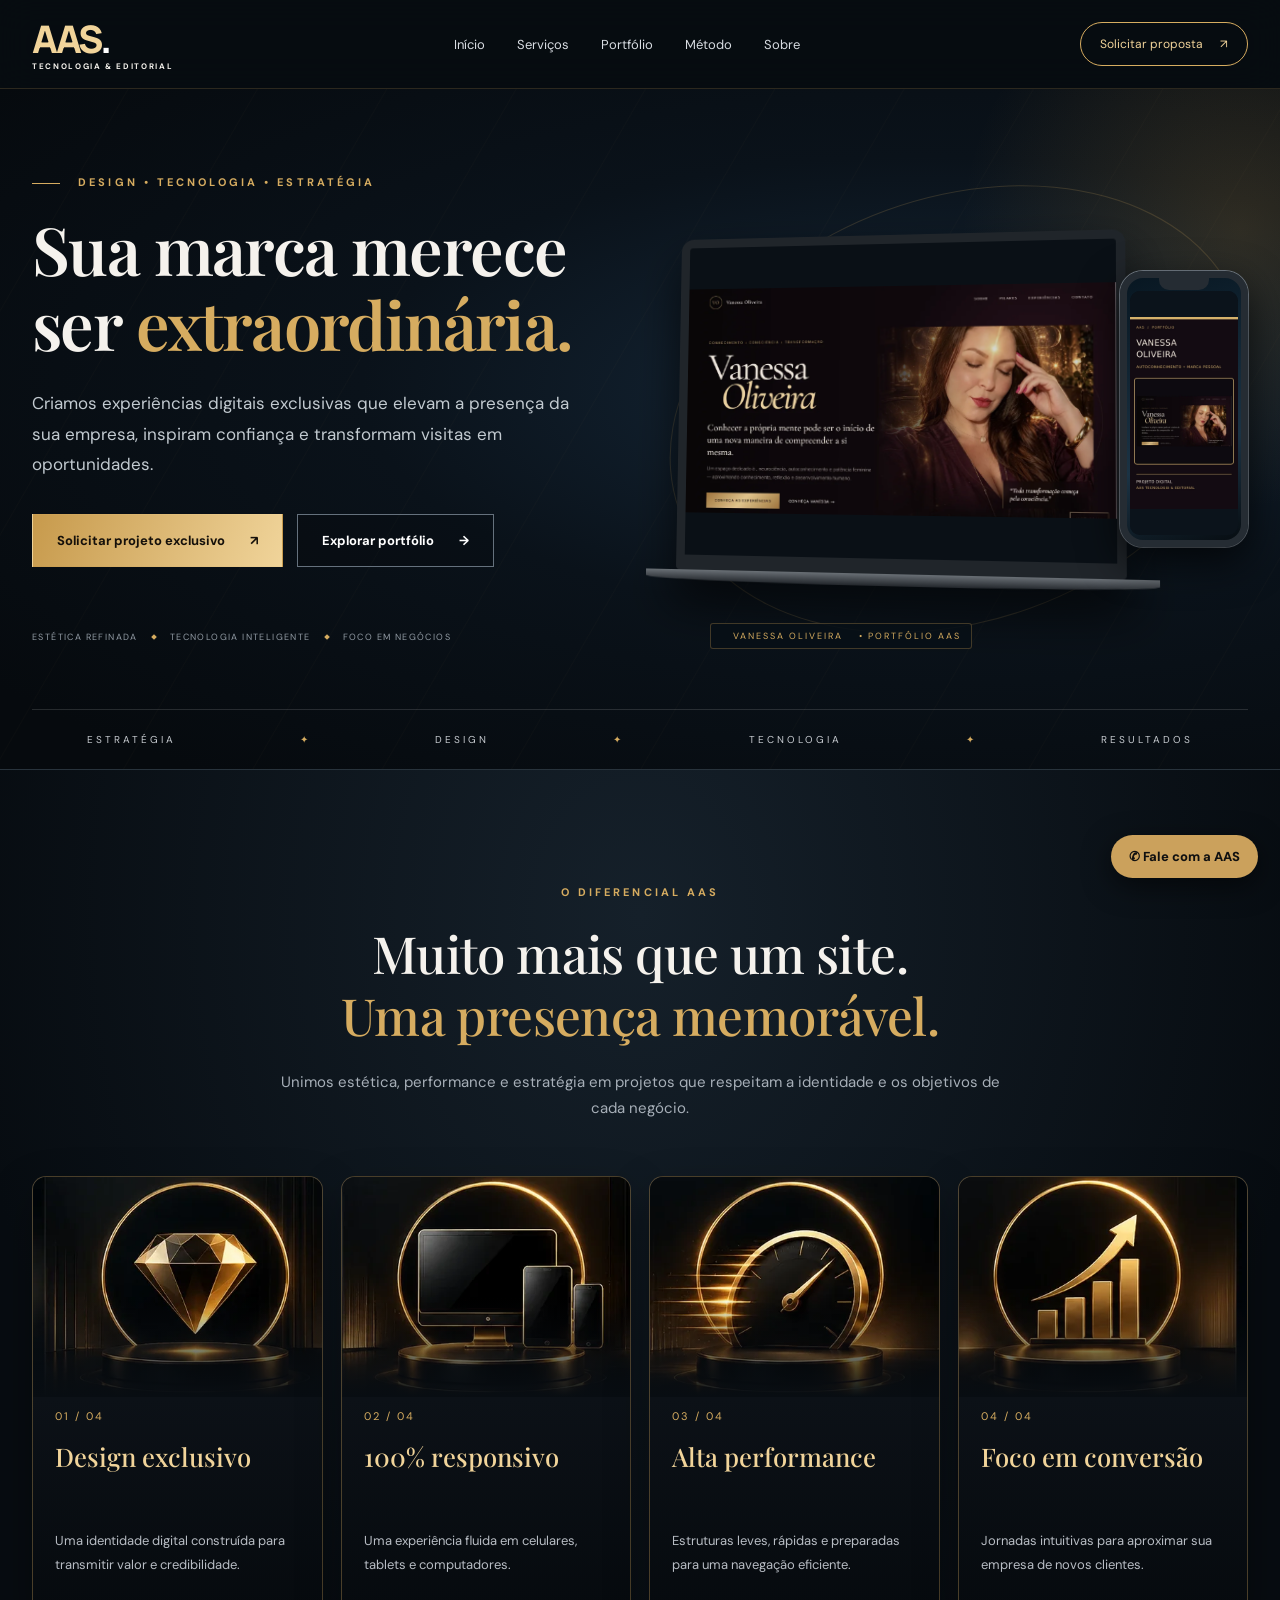
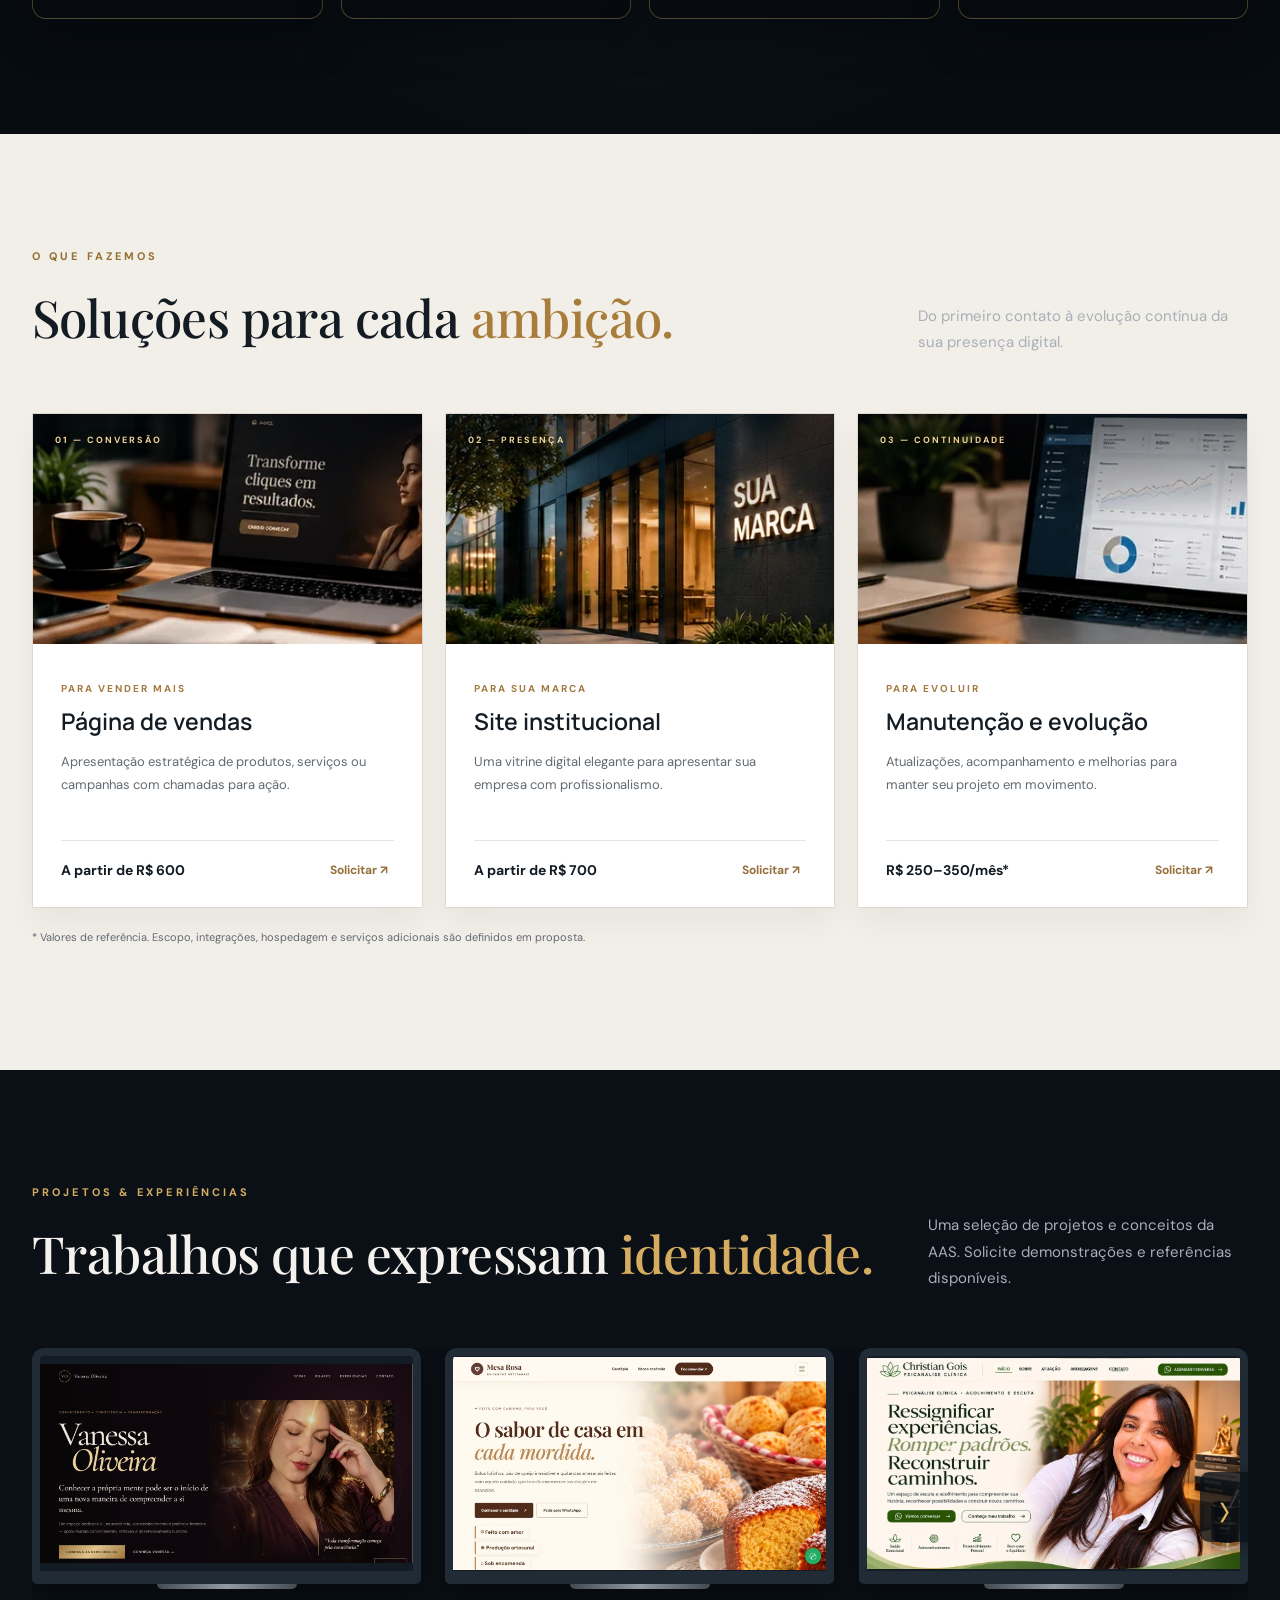
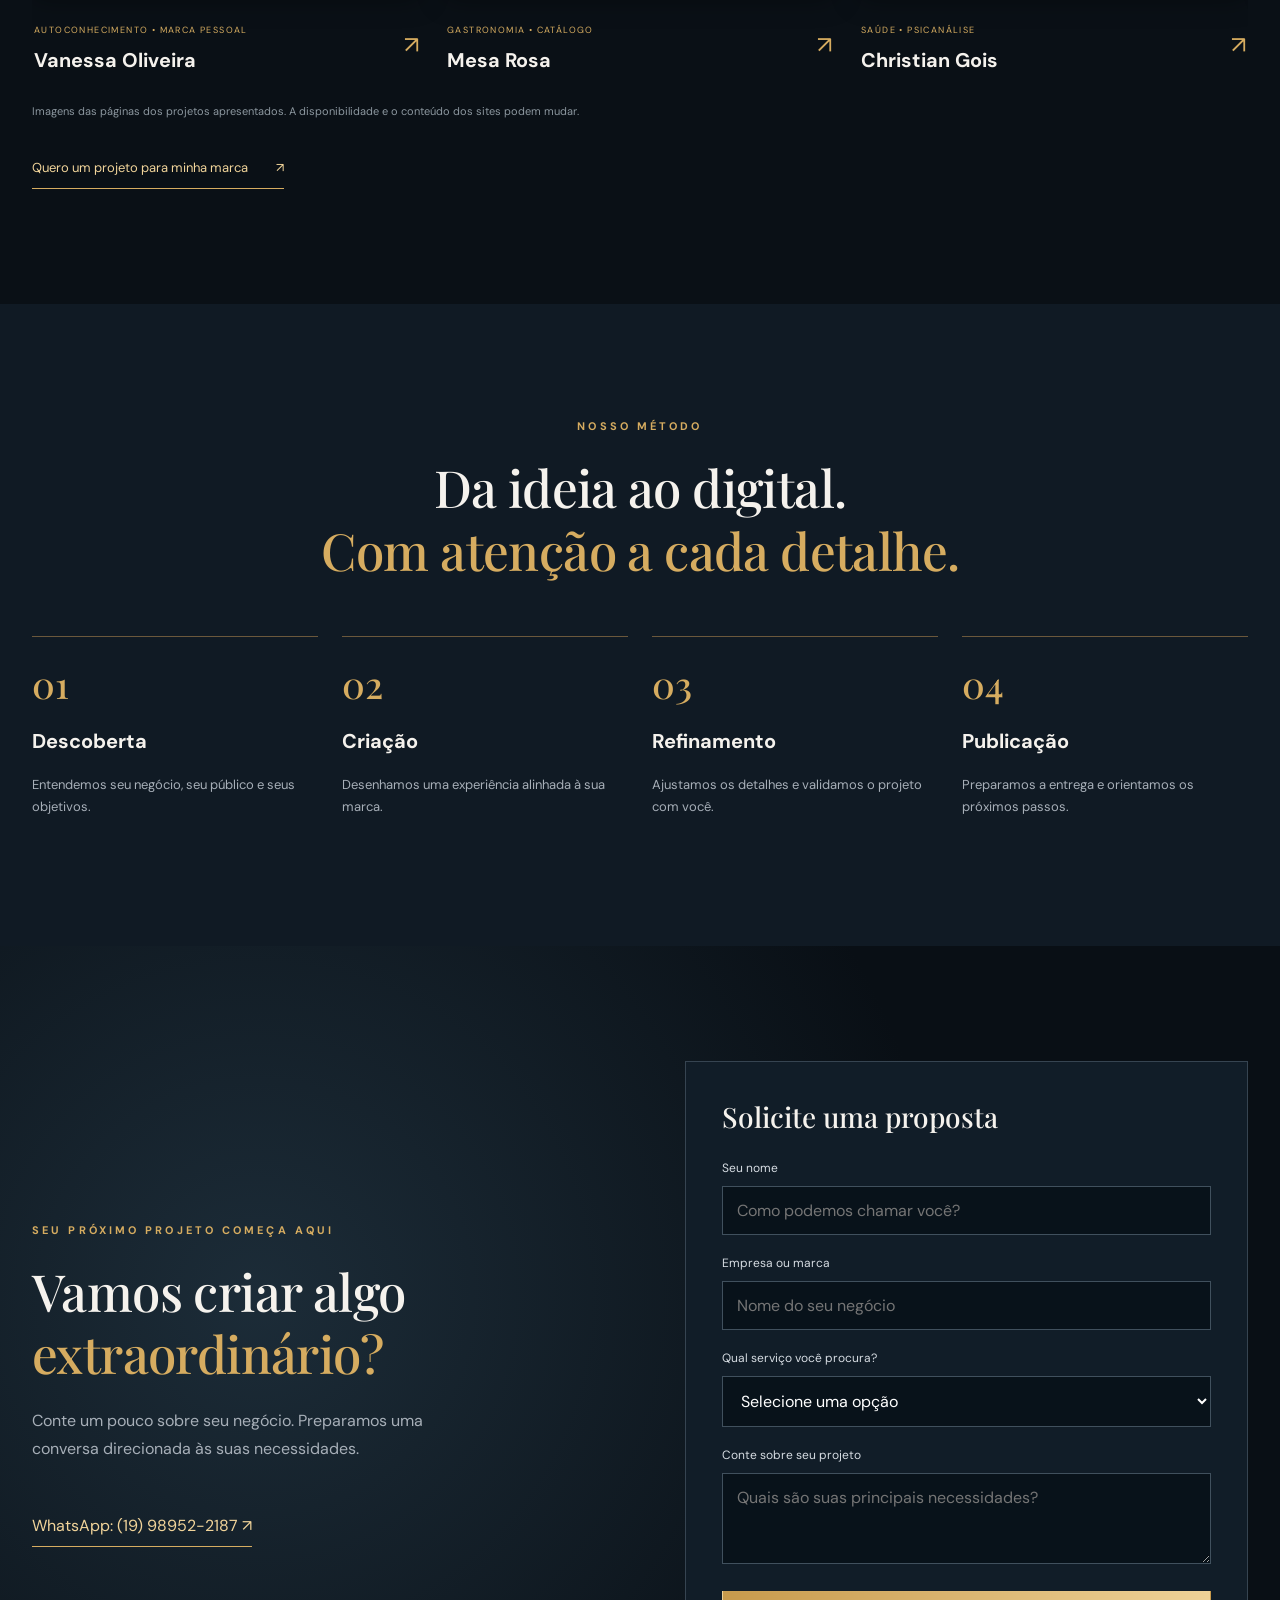
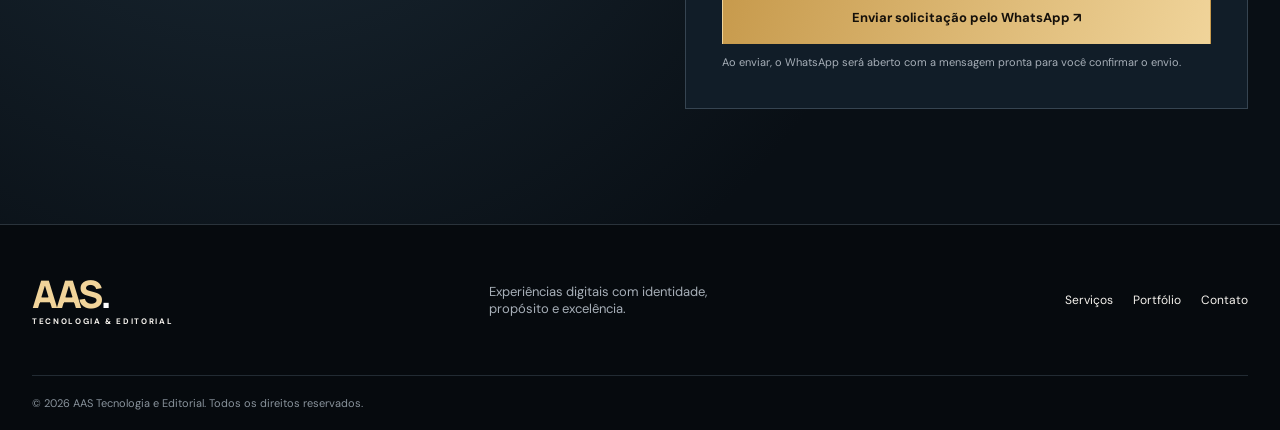
==== commit 3cc7d584: "Add files via upload" ====
--- a/index.html
+++ b/index.html
@@ -1,9 +1,9 @@
 <!doctype html><html lang="pt-BR"><head><meta charset="utf-8"><meta name="viewport" content="width=device-width,initial-scale=1"><meta name="theme-color" content="#080d12"><meta name="description" content="AAS Tecnologia e Editorial. Sites profissionais, páginas de vendas e experiências digitais exclusivas para empresas que desejam se destacar."><title>AAS Tecnologia &amp; Editorial | Sites profissionais e páginas de vendas</title><meta property="og:type" content="website"><meta property="og:url" content="https://aastecnologiaeditorial.com.br/"><meta property="og:title" content="AAS Tecnologia &amp; Editorial"><meta property="og:description" content="Sites profissionais, páginas de vendas e experiências digitais exclusivas para empresas que desejam se destacar."><link rel="canonical" href="https://aastecnologiaeditorial.com.br/"><link rel="preconnect" href="https://fonts.googleapis.com"><link rel="preconnect" href="https://fonts.gstatic.com" crossorigin><link href="https://fonts.googleapis.com/css2?family=DM+Sans:wght@400;500;600;700&family=Manrope:wght@400;500;600;700;800&family=Playfair+Display:wght@500;600&display=swap" rel="stylesheet"><link rel="stylesheet" href="style.css"></head><body>
 <a class="skip" href="#conteudo">Ir para conteúdo</a><header class="header" id="inicio"><div class="shell nav"><a class="brand" href="#inicio" aria-label="AAS início"><strong>AAS<span>.</span></strong><small>TECNOLOGIA & EDITORIAL</small></a><button class="menu-btn" id="menuBtn" aria-label="Abrir menu" aria-controls="menu" aria-expanded="false"><span></span><span></span><span></span></button><nav id="menu" class="menu" aria-label="Menu principal"><a href="#inicio">Início</a><a href="#servicos">Serviços</a><a href="#portfolio">Portfólio</a><a href="#metodo">Método</a><a href="#sobre">Sobre</a><a class="mobile-contact" href="#contato">Contato</a></nav><a class="nav-cta" href="#contato">Solicitar proposta <span>↗</span></a></div></header>
-<main id="conteudo"><section class="hero"><div class="hero-glow"></div><div class="shell hero-grid"><div class="hero-copy"><p class="eyebrow"><span class="line"></span> DESIGN • TECNOLOGIA • ESTRATÉGIA</p><h1>Sua marca merece ser <em>extraordinária.</em></h1><p class="lead">Criamos experiências digitais exclusivas que elevam a presença da sua empresa, inspiram confiança e transformam visitas em oportunidades.</p><div class="hero-actions"><a class="btn primary" href="#contato">Solicitar projeto exclusivo <span>↗</span></a><a class="btn ghost" href="#portfolio">Explorar portfólio <span>→</span></a></div><div class="hero-foot"><span>ESTÉTICA REFINADA</span><i></i><span>TECNOLOGIA INTELIGENTE</span><i></i><span>FOCO EM NEGÓCIOS</span></div></div><div class="hero-visual" aria-label="Apresentação automática dos projetos Vanessa Oliveira, Mesa Rosa, Christian Gois, Denise Resende e Brasa Burger"><div class="visual-orbit"></div><div class="laptop"><a class="showcase-live-link" data-showcase-link href="https://aliantsilva10-ctrl.github.io/vanessa-oliveira/" target="_blank" rel="noopener noreferrer" aria-label="Abrir o projeto Vanessa Oliveira em nova aba" title="Abrir o site apresentado"></a><div class="laptop-screen"><div class="showcase-viewport" data-showcase="desktop"><div class="showcase-slide is-active" data-slide="0" aria-hidden="false"><img src="assets/vanessa-oliveira.webp" alt="Página do projeto Vanessa Oliveira" fetchpriority="high"></div><div class="showcase-slide" data-slide="1" aria-hidden="true"><img src="assets/mesa-rosa.webp" alt="Página do projeto Mesa Rosa" loading="lazy"></div><div class="showcase-slide" data-slide="2" aria-hidden="true"><img src="assets/christian-gois.webp" alt="Nova capa do projeto Christian Gois" loading="lazy"></div><div class="showcase-slide" data-slide="3" aria-hidden="true"><img src="assets/denise-resende.webp" alt="Página do projeto Denise Resende" loading="lazy"></div><div class="showcase-slide" data-slide="4" aria-hidden="true"><img src="assets/brasa-burger.webp" alt="Página do projeto Brasa Burger" loading="lazy"></div></div></div><div class="laptop-base"></div></div><div class="phone"><a class="showcase-live-link" data-showcase-link href="https://aliantsilva10-ctrl.github.io/vanessa-oliveira/" target="_blank" rel="noopener noreferrer" aria-label="Abrir o projeto Vanessa Oliveira em nova aba" title="Abrir o site apresentado"></a><div class="phone-notch"></div><div class="showcase-viewport phone-viewport" data-showcase="mobile"><div class="showcase-slide is-active" data-slide="0" aria-hidden="false"><img src="assets/vanessa-oliveira-mobile.webp" alt="Página do projeto Vanessa Oliveira" fetchpriority="high"></div><div class="showcase-slide" data-slide="1" aria-hidden="true"><img src="assets/mesa-rosa-mobile.webp" alt="Página do projeto Mesa Rosa" loading="lazy"></div><div class="showcase-slide" data-slide="2" aria-hidden="true"><img src="assets/christian-gois-mobile.webp" alt="Nova capa do projeto Christian Gois" loading="lazy"></div><div class="showcase-slide" data-slide="3" aria-hidden="true"><img src="assets/denise-resende-mobile.webp" alt="Página do projeto Denise Resende" loading="lazy"></div><div class="showcase-slide" data-slide="4" aria-hidden="true"><img src="assets/brasa-burger-mobile.webp" alt="Página do projeto Brasa Burger" loading="lazy"></div></div></div><div class="visual-caption"><span id="showcaseProject">VANESSA OLIVEIRA</span> <span>• PORTFÓLIO AAS</span></div></div></div><div class="hero-bottom shell"><span>ESTRATÉGIA</span><span>✦</span><span>DESIGN</span><span>✦</span><span>TECNOLOGIA</span><span>✦</span><span>RESULTADOS</span></div></section>
-<section class="intro section" id="sobre"><div class="shell"><div class="section-head centered"><p class="eyebrow">O DIFERENCIAL AAS</p><h2>Muito mais que um site.<br><em>Uma presença memorável.</em></h2><p>Unimos estética, performance e estratégia em projetos que respeitam a identidade e os objetivos de cada negócio.</p></div><div class="benefits"><article class="benefit"><div class="benefit-visual"><img src="assets/beneficio-luxo-1.webp" alt="" loading="lazy"></div><span class="number">01 / 04</span><h3>Design exclusivo</h3><p>Uma identidade digital construída para transmitir valor e credibilidade.</p></article><article class="benefit"><div class="benefit-visual"><img src="assets/beneficio-luxo-2.webp" alt="" loading="lazy"></div><span class="number">02 / 04</span><h3>100% responsivo</h3><p>Uma experiência fluida em celulares, tablets e computadores.</p></article><article class="benefit"><div class="benefit-visual"><img src="assets/beneficio-luxo-3.webp" alt="" loading="lazy"></div><span class="number">03 / 04</span><h3>Alta performance</h3><p>Estruturas leves, rápidas e preparadas para uma navegação eficiente.</p></article><article class="benefit"><div class="benefit-visual"><img src="assets/beneficio-luxo-4.webp" alt="" loading="lazy"></div><span class="number">04 / 04</span><h3>Foco em conversão</h3><p>Jornadas intuitivas para aproximar sua empresa de novos clientes.</p></article></div></div></section>
-<section class="services section" id="servicos"><div class="shell"><div class="section-top"><div><p class="eyebrow">O QUE FAZEMOS</p><h2>Soluções para cada <em>ambição.</em></h2></div><p>Do primeiro contato à evolução contínua da sua presença digital.</p></div><div class="service-grid"><article class="service-card"><div class="service-art art-one"><img src="assets/pagina-vendas.webp" alt="Notebook em ambiente de trabalho elegante exibindo uma página de vendas" loading="lazy"><span>01 — CONVERSÃO</span></div><div class="service-info"><p class="service-kicker">PARA VENDER MAIS</p><h3>Página de vendas</h3><p>Apresentação estratégica de produtos, serviços ou campanhas com chamadas para ação.</p><div class="service-bottom"><strong>A partir de R$ 600</strong><button class="service-select" data-service="Página de vendas">Solicitar ↗</button></div></div></article><article class="service-card"><div class="service-art art-two"><img src="assets/site-institucional.webp" alt="Fachada contemporânea de uma empresa com iluminação acolhedora" loading="lazy"><span>02 — PRESENÇA</span></div><div class="service-info"><p class="service-kicker">PARA SUA MARCA</p><h3>Site institucional</h3><p>Uma vitrine digital elegante para apresentar sua empresa com profissionalismo.</p><div class="service-bottom"><strong>A partir de R$ 700</strong><button class="service-select" data-service="Site institucional">Solicitar ↗</button></div></div></article><article class="service-card"><div class="service-art art-three"><img src="assets/manutencao.webp" alt="Notebook em mesa de trabalho mostrando painel de indicadores" loading="lazy"><span>03 — CONTINUIDADE</span></div><div class="service-info"><p class="service-kicker">PARA EVOLUIR</p><h3>Manutenção e evolução</h3><p>Atualizações, acompanhamento e melhorias para manter seu projeto em movimento.</p><div class="service-bottom"><strong>R$ 250–350/mês*</strong><button class="service-select" data-service="Manutenção mensal">Solicitar ↗</button></div></div></article></div><p class="fineprint">* Valores de referência. Escopo, integrações, hospedagem e serviços adicionais são definidos em proposta.</p></div></section>
-<section class="portfolio section" id="portfolio"><div class="shell"><div class="section-top"><div><p class="eyebrow">PROJETOS & EXPERIÊNCIAS</p><h2>Trabalhos que expressam <em>identidade.</em></h2></div><p>Uma seleção de projetos e conceitos da AAS. Solicite demonstrações e referências disponíveis.</p></div><div class="portfolio-carousel"><div class="projects" id="portfolioTrack" aria-label="Projetos em destaque"><article class="project"><a class="project-link" href="https://aliantsilva10-ctrl.github.io/vanessa-oliveira/" target="_blank" rel="noopener noreferrer" aria-label="Abrir site de Vanessa Oliveira em nova aba"><div class="project-image p-vanessa"><img src="assets/vanessa-oliveira.webp" alt="Captura da página inicial do site Vanessa Oliveira, em tons de vinho e dourado" loading="lazy" decoding="async"></div><div class="project-caption"><div><small>AUTOCONHECIMENTO • MARCA PESSOAL</small><h3>Vanessa Oliveira</h3></div><span aria-hidden="true">↗</span></div></a></article><article class="project"><a class="project-link" href="https://mesarosaquitandasartesanais.netlify.app/" target="_blank" rel="noopener noreferrer" aria-label="Abrir site de Mesa Rosa em nova aba"><div class="project-image p-food"><img src="assets/mesa-rosa.webp" alt="Captura da página inicial do site Mesa Rosa, com quitandas artesanais" loading="lazy" decoding="async"></div><div class="project-caption"><div><small>GASTRONOMIA • CATÁLOGO</small><h3>Mesa Rosa</h3></div><span>↗</span></div></a></article><article class="project"><a class="project-link" href="https://christian-gois-psicanalista.netlify.app/" target="_blank" rel="noopener noreferrer" aria-label="Abrir site de Christian Gois em nova aba"><div class="project-image p-christian"><img src="assets/christian-gois.webp" alt="Nova capa aprovada de Christian Gois, psicanálise clínica, com fotografia e chamada Ressignificar experiências" loading="lazy" decoding="async"></div><div class="project-caption"><div><small>SAÚDE • PSICANÁLISE</small><h3>Christian Gois</h3></div><span>↗</span></div></a></article><article class="project"><a class="project-link" href="https://oficialsacerdotisa.com.br/" target="_blank" rel="noopener noreferrer" aria-label="Abrir site de Denise Resende em nova aba"><div class="project-image p-mystic"><img src="assets/denise-resende.webp" alt="Captura da página inicial do site Denise Resende, com fotografia da sacerdotisa" loading="lazy" decoding="async"></div><div class="project-caption"><div><small>MARCA PESSOAL • DIGITAL</small><h3>Denise Resende</h3></div><span>↗</span></div></a></article><article class="project"><a class="project-link" href="https://brasaburguer10.netlify.app/" target="_blank" rel="noopener noreferrer" aria-label="Abrir site Brasa Burger em nova aba"><div class="project-image p-brasa"><img src="assets/brasa-burger.webp" alt="Capa do site Brasa Burger com hambúrguer artesanal e o título O fogo tem sabor" loading="lazy" decoding="async"></div><div class="project-caption"><div><small>GASTRONOMIA • HAMBURGUERIA</small><h3>Brasa Burger</h3></div><span aria-hidden="true">↗</span></div></a></article></div><button type="button" id="portfolioNext" class="portfolio-next" aria-label="Avançar para o próximo projeto">›</button></div><p class="portfolio-note">Imagens das páginas dos projetos apresentados. A disponibilidade e o conteúdo dos sites podem mudar.</p><a href="#contato" class="text-link">Quero um projeto para minha marca <span>↗</span></a></div></section>
+<main id="conteudo"><section class="hero"><div class="hero-glow"></div><div class="shell hero-grid"><div class="hero-copy"><p class="eyebrow"><span class="line"></span> DESIGN • TECNOLOGIA • ESTRATÉGIA</p><h1>Sua marca merece ser <em>extraordinária.</em></h1><p class="lead">Criamos experiências digitais exclusivas que elevam a presença da sua empresa, inspiram confiança e transformam visitas em oportunidades.</p><div class="hero-actions"><a class="btn primary" href="#contato">Solicitar projeto exclusivo <span>↗</span></a><a class="btn ghost" href="#portfolio">Explorar portfólio <span>→</span></a></div><div class="hero-foot"><span>ESTÉTICA REFINADA</span><i></i><span>TECNOLOGIA INTELIGENTE</span><i></i><span>FOCO EM NEGÓCIOS</span></div></div><div class="hero-visual" aria-label="Apresentação automática dos projetos Vanessa Oliveira, Mesa Rosa, Christian Gois, Denise Resende e Brasa Burger"><div class="visual-orbit"></div><div class="laptop"><a class="showcase-live-link" data-showcase-link href="https://aliantsilva10-ctrl.github.io/vanessa-oliveira/" target="_blank" rel="noopener noreferrer" aria-label="Abrir o projeto Vanessa Oliveira em nova aba" title="Abrir o site apresentado"></a><div class="laptop-screen"><div class="showcase-viewport" data-showcase="desktop"><div class="showcase-slide is-active" data-slide="0" aria-hidden="false"><img src="vanessa-oliveira.webp" alt="Página do projeto Vanessa Oliveira" fetchpriority="high"></div><div class="showcase-slide" data-slide="1" aria-hidden="true"><img src="mesa-rosa.webp" alt="Página do projeto Mesa Rosa" loading="lazy"></div><div class="showcase-slide" data-slide="2" aria-hidden="true"><img src="christian-gois.webp" alt="Nova capa do projeto Christian Gois" loading="lazy"></div><div class="showcase-slide" data-slide="3" aria-hidden="true"><img src="denise-resende.webp" alt="Página do projeto Denise Resende" loading="lazy"></div><div class="showcase-slide" data-slide="4" aria-hidden="true"><img src="brasa-burger.webp" alt="Página do projeto Brasa Burger" loading="lazy"></div></div></div><div class="laptop-base"></div></div><div class="phone"><a class="showcase-live-link" data-showcase-link href="https://aliantsilva10-ctrl.github.io/vanessa-oliveira/" target="_blank" rel="noopener noreferrer" aria-label="Abrir o projeto Vanessa Oliveira em nova aba" title="Abrir o site apresentado"></a><div class="phone-notch"></div><div class="showcase-viewport phone-viewport" data-showcase="mobile"><div class="showcase-slide is-active" data-slide="0" aria-hidden="false"><img src="vanessa-oliveira-mobile.webp" alt="Página do projeto Vanessa Oliveira" fetchpriority="high"></div><div class="showcase-slide" data-slide="1" aria-hidden="true"><img src="mesa-rosa-mobile.webp" alt="Página do projeto Mesa Rosa" loading="lazy"></div><div class="showcase-slide" data-slide="2" aria-hidden="true"><img src="christian-gois-mobile.webp" alt="Nova capa do projeto Christian Gois" loading="lazy"></div><div class="showcase-slide" data-slide="3" aria-hidden="true"><img src="denise-resende-mobile.webp" alt="Página do projeto Denise Resende" loading="lazy"></div><div class="showcase-slide" data-slide="4" aria-hidden="true"><img src="brasa-burger-mobile.webp" alt="Página do projeto Brasa Burger" loading="lazy"></div></div></div><div class="visual-caption"><span id="showcaseProject">VANESSA OLIVEIRA</span> <span>• PORTFÓLIO AAS</span></div></div></div><div class="hero-bottom shell"><span>ESTRATÉGIA</span><span>✦</span><span>DESIGN</span><span>✦</span><span>TECNOLOGIA</span><span>✦</span><span>RESULTADOS</span></div></section>
+<section class="intro section" id="sobre"><div class="shell"><div class="section-head centered"><p class="eyebrow">O DIFERENCIAL AAS</p><h2>Muito mais que um site.<br><em>Uma presença memorável.</em></h2><p>Unimos estética, performance e estratégia em projetos que respeitam a identidade e os objetivos de cada negócio.</p></div><div class="benefits"><article class="benefit"><div class="benefit-visual"><img src="beneficio-luxo-1.webp" alt="" loading="lazy"></div><span class="number">01 / 04</span><h3>Design exclusivo</h3><p>Uma identidade digital construída para transmitir valor e credibilidade.</p></article><article class="benefit"><div class="benefit-visual"><img src="beneficio-luxo-2.webp" alt="" loading="lazy"></div><span class="number">02 / 04</span><h3>100% responsivo</h3><p>Uma experiência fluida em celulares, tablets e computadores.</p></article><article class="benefit"><div class="benefit-visual"><img src="beneficio-luxo-3.webp" alt="" loading="lazy"></div><span class="number">03 / 04</span><h3>Alta performance</h3><p>Estruturas leves, rápidas e preparadas para uma navegação eficiente.</p></article><article class="benefit"><div class="benefit-visual"><img src="beneficio-luxo-4.webp" alt="" loading="lazy"></div><span class="number">04 / 04</span><h3>Foco em conversão</h3><p>Jornadas intuitivas para aproximar sua empresa de novos clientes.</p></article></div></div></section>
+<section class="services section" id="servicos"><div class="shell"><div class="section-top"><div><p class="eyebrow">O QUE FAZEMOS</p><h2>Soluções para cada <em>ambição.</em></h2></div><p>Do primeiro contato à evolução contínua da sua presença digital.</p></div><div class="service-grid"><article class="service-card"><div class="service-art art-one"><img src="pagina-vendas.webp" alt="Notebook em ambiente de trabalho elegante exibindo uma página de vendas" loading="lazy"><span>01 — CONVERSÃO</span></div><div class="service-info"><p class="service-kicker">PARA VENDER MAIS</p><h3>Página de vendas</h3><p>Apresentação estratégica de produtos, serviços ou campanhas com chamadas para ação.</p><div class="service-bottom"><strong>A partir de R$ 600</strong><button class="service-select" data-service="Página de vendas">Solicitar ↗</button></div></div></article><article class="service-card"><div class="service-art art-two"><img src="site-institucional.webp" alt="Fachada contemporânea de uma empresa com iluminação acolhedora" loading="lazy"><span>02 — PRESENÇA</span></div><div class="service-info"><p class="service-kicker">PARA SUA MARCA</p><h3>Site institucional</h3><p>Uma vitrine digital elegante para apresentar sua empresa com profissionalismo.</p><div class="service-bottom"><strong>A partir de R$ 700</strong><button class="service-select" data-service="Site institucional">Solicitar ↗</button></div></div></article><article class="service-card"><div class="service-art art-three"><img src="manutencao.webp" alt="Notebook em mesa de trabalho mostrando painel de indicadores" loading="lazy"><span>03 — CONTINUIDADE</span></div><div class="service-info"><p class="service-kicker">PARA EVOLUIR</p><h3>Manutenção e evolução</h3><p>Atualizações, acompanhamento e melhorias para manter seu projeto em movimento.</p><div class="service-bottom"><strong>R$ 250–350/mês*</strong><button class="service-select" data-service="Manutenção mensal">Solicitar ↗</button></div></div></article></div><p class="fineprint">* Valores de referência. Escopo, integrações, hospedagem e serviços adicionais são definidos em proposta.</p></div></section>
+<section class="portfolio section" id="portfolio"><div class="shell"><div class="section-top"><div><p class="eyebrow">PROJETOS & EXPERIÊNCIAS</p><h2>Trabalhos que expressam <em>identidade.</em></h2></div><p>Uma seleção de projetos e conceitos da AAS. Solicite demonstrações e referências disponíveis.</p></div><div class="portfolio-carousel"><div class="projects" id="portfolioTrack" aria-label="Projetos em destaque"><article class="project"><a class="project-link" href="https://aliantsilva10-ctrl.github.io/vanessa-oliveira/" target="_blank" rel="noopener noreferrer" aria-label="Abrir site de Vanessa Oliveira em nova aba"><div class="project-image p-vanessa"><img src="vanessa-oliveira.webp" alt="Captura da página inicial do site Vanessa Oliveira, em tons de vinho e dourado" loading="lazy" decoding="async"></div><div class="project-caption"><div><small>AUTOCONHECIMENTO • MARCA PESSOAL</small><h3>Vanessa Oliveira</h3></div><span aria-hidden="true">↗</span></div></a></article><article class="project"><a class="project-link" href="https://mesarosaquitandasartesanais.netlify.app/" target="_blank" rel="noopener noreferrer" aria-label="Abrir site de Mesa Rosa em nova aba"><div class="project-image p-food"><img src="mesa-rosa.webp" alt="Captura da página inicial do site Mesa Rosa, com quitandas artesanais" loading="lazy" decoding="async"></div><div class="project-caption"><div><small>GASTRONOMIA • CATÁLOGO</small><h3>Mesa Rosa</h3></div><span>↗</span></div></a></article><article class="project"><a class="project-link" href="https://christian-gois-psicanalista.netlify.app/" target="_blank" rel="noopener noreferrer" aria-label="Abrir site de Christian Gois em nova aba"><div class="project-image p-christian"><img src="christian-gois.webp" alt="Nova capa aprovada de Christian Gois, psicanálise clínica, com fotografia e chamada Ressignificar experiências" loading="lazy" decoding="async"></div><div class="project-caption"><div><small>SAÚDE • PSICANÁLISE</small><h3>Christian Gois</h3></div><span>↗</span></div></a></article><article class="project"><a class="project-link" href="https://oficialsacerdotisa.com.br/" target="_blank" rel="noopener noreferrer" aria-label="Abrir site de Denise Resende em nova aba"><div class="project-image p-mystic"><img src="denise-resende.webp" alt="Captura da página inicial do site Denise Resende, com fotografia da sacerdotisa" loading="lazy" decoding="async"></div><div class="project-caption"><div><small>MARCA PESSOAL • DIGITAL</small><h3>Denise Resende</h3></div><span>↗</span></div></a></article><article class="project"><a class="project-link" href="https://brasaburguer10.netlify.app/" target="_blank" rel="noopener noreferrer" aria-label="Abrir site Brasa Burger em nova aba"><div class="project-image p-brasa"><img src="brasa-burger.webp" alt="Capa do site Brasa Burger com hambúrguer artesanal e o título O fogo tem sabor" loading="lazy" decoding="async"></div><div class="project-caption"><div><small>GASTRONOMIA • HAMBURGUERIA</small><h3>Brasa Burger</h3></div><span aria-hidden="true">↗</span></div></a></article></div><button type="button" id="portfolioNext" class="portfolio-next" aria-label="Avançar para o próximo projeto">›</button></div><p class="portfolio-note">Imagens das páginas dos projetos apresentados. A disponibilidade e o conteúdo dos sites podem mudar.</p><a href="#contato" class="text-link">Quero um projeto para minha marca <span>↗</span></a></div></section>
 <section class="process section" id="metodo"><div class="shell"><div class="section-head centered"><p class="eyebrow">NOSSO MÉTODO</p><h2>Da ideia ao digital.<br><em>Com atenção a cada detalhe.</em></h2></div><div class="steps"><article><span>01</span><h3>Descoberta</h3><p>Entendemos seu negócio, seu público e seus objetivos.</p></article><article><span>02</span><h3>Criação</h3><p>Desenhamos uma experiência alinhada à sua marca.</p></article><article><span>03</span><h3>Refinamento</h3><p>Ajustamos os detalhes e validamos o projeto com você.</p></article><article><span>04</span><h3>Publicação</h3><p>Preparamos a entrega e orientamos os próximos passos.</p></article></div></div></section>
 <section class="contact section" id="contato"><div class="shell contact-grid"><div><p class="eyebrow">SEU PRÓXIMO PROJETO COMEÇA AQUI</p><h2>Vamos criar algo <em>extraordinário?</em></h2><p>Conte um pouco sobre seu negócio. Preparamos uma conversa direcionada às suas necessidades.</p><a class="phone-link" href="https://wa.me/5519989522187" target="_blank" rel="noopener noreferrer">WhatsApp: (19) 98952-2187 ↗</a></div><form id="quoteForm" class="quote-form"><h3>Solicite uma proposta</h3><label for="name">Seu nome</label><input id="name" name="name" required autocomplete="name" placeholder="Como podemos chamar você?"><label for="company">Empresa ou marca</label><input id="company" name="company" placeholder="Nome do seu negócio"><label for="service">Qual serviço você procura?</label><select id="service" name="service" required><option value="">Selecione uma opção</option><option>Página de vendas</option><option>Site institucional</option><option>Manutenção mensal</option><option>Projeto personalizado</option></select><label for="details">Conte sobre seu projeto</label><textarea id="details" name="details" rows="3" placeholder="Quais são suas principais necessidades?"></textarea><div class="message-preview" hidden aria-live="polite"><div class="message-preview-heading">Prévia da mensagem personalizada</div><pre id="messagePreview"></pre><p>O WhatsApp abrirá com este texto. Você poderá revisar e confirmar o envio.</p></div><button class="btn primary form-submit" type="submit">Enviar solicitação pelo WhatsApp ↗</button><small>Ao enviar, o WhatsApp será aberto com a mensagem pronta para você confirmar o envio.</small></form></div></section></main>
 <footer class="footer"><div class="shell footer-inner"><a class="brand" href="#inicio"><strong>AAS<span>.</span></strong><small>TECNOLOGIA & EDITORIAL</small></a><p>Experiências digitais com identidade, propósito e excelência.</p><div><a href="#servicos">Serviços</a><a href="#portfolio">Portfólio</a><a href="#contato">Contato</a></div></div><div class="shell copyright">© <span id="year"></span> AAS Tecnologia e Editorial. Todos os direitos reservados.</div></footer><a class="float-wa" href="https://wa.me/5519989522187?text=Ol%C3%A1%21%20Gostaria%20de%20solicitar%20um%20or%C3%A7amento%20para%20um%20site." target="_blank" rel="noopener noreferrer" aria-label="Conversar pelo WhatsApp">✆ <span>Fale com a AAS</span></a><script src="main.js" defer></script></body></html>
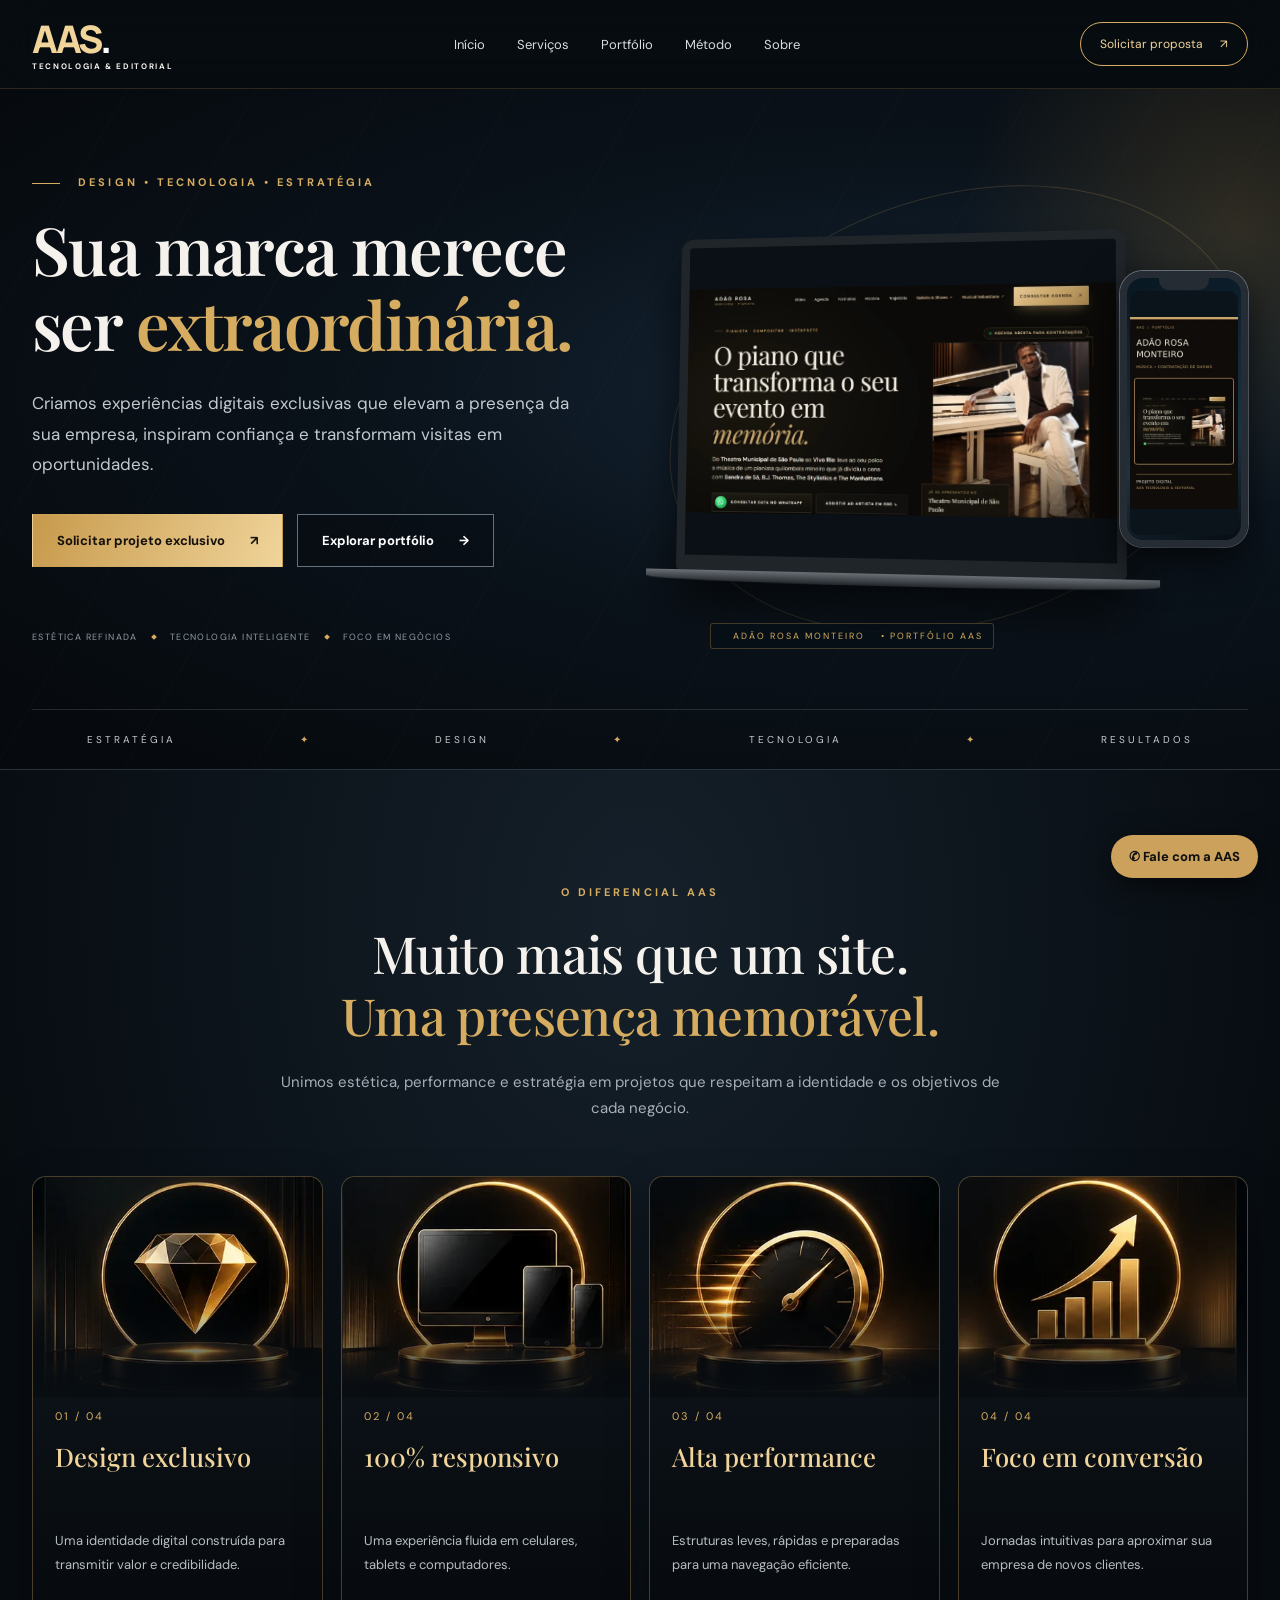
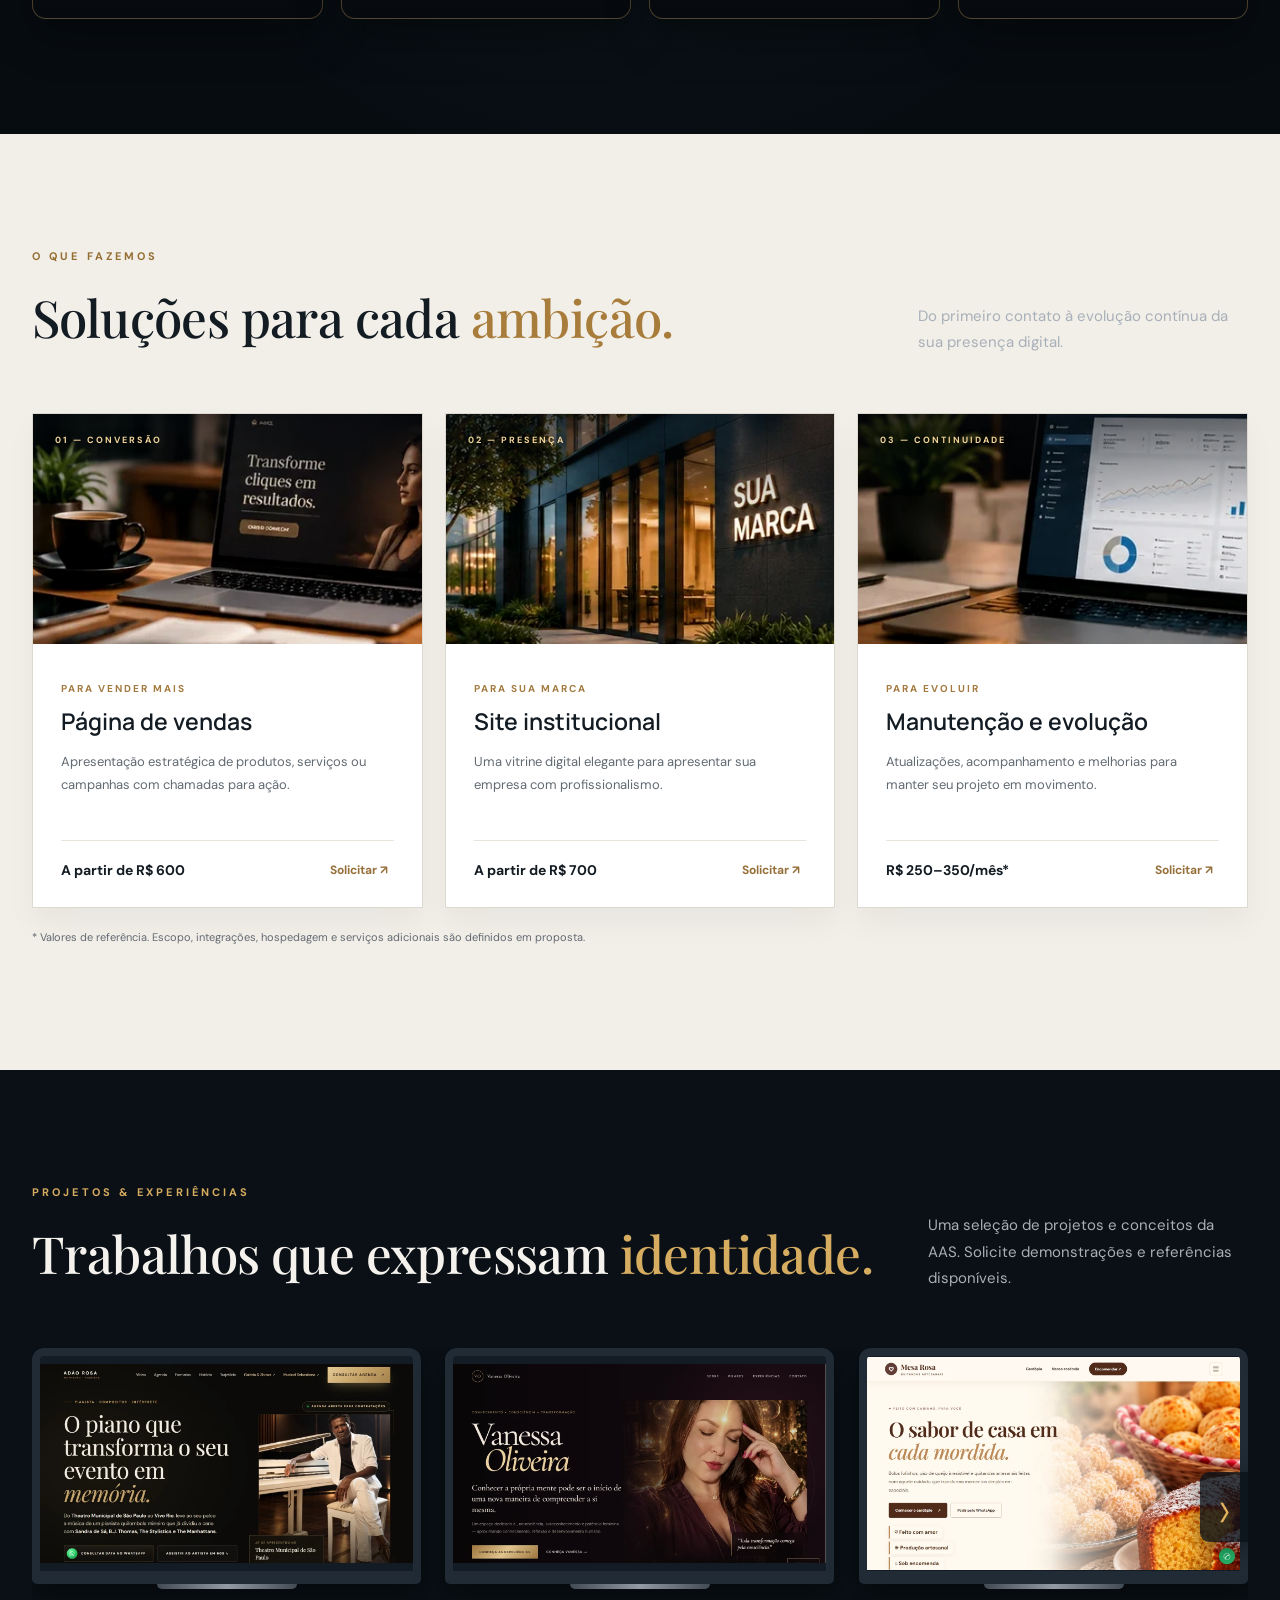
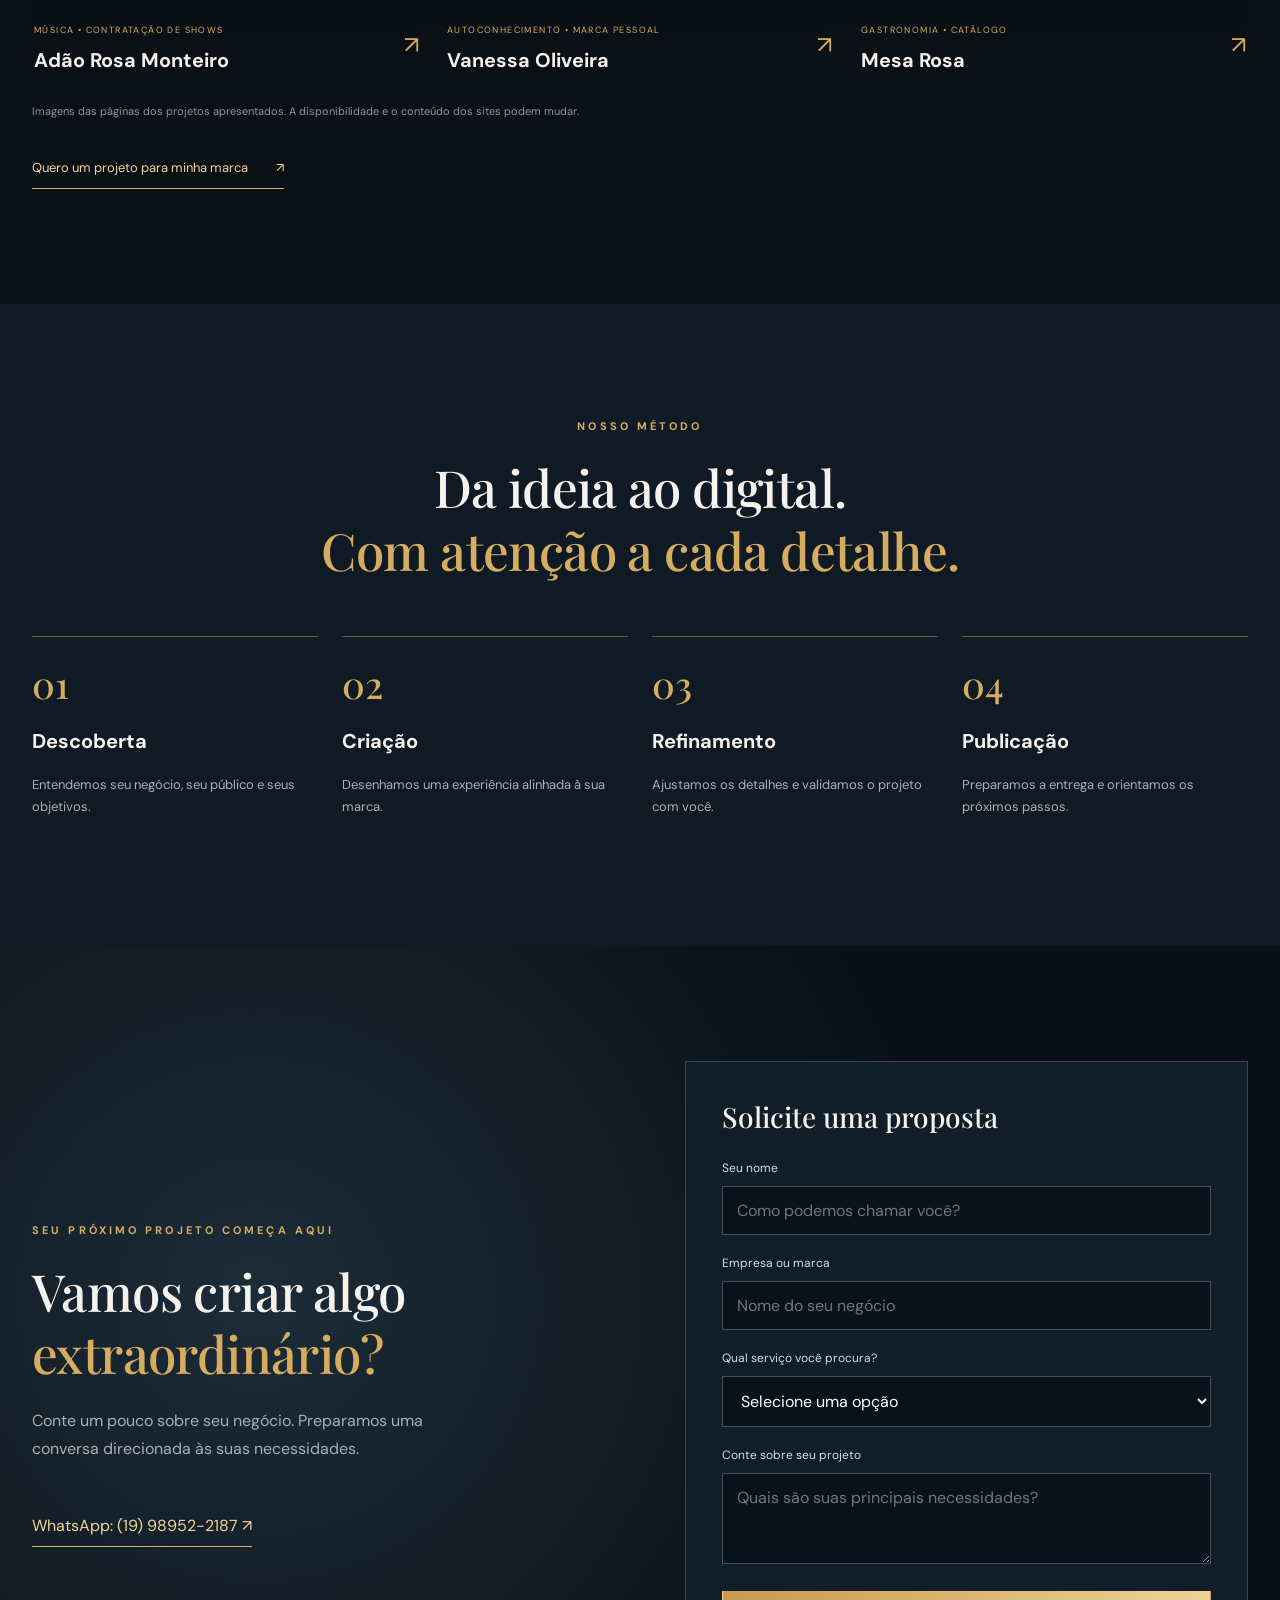
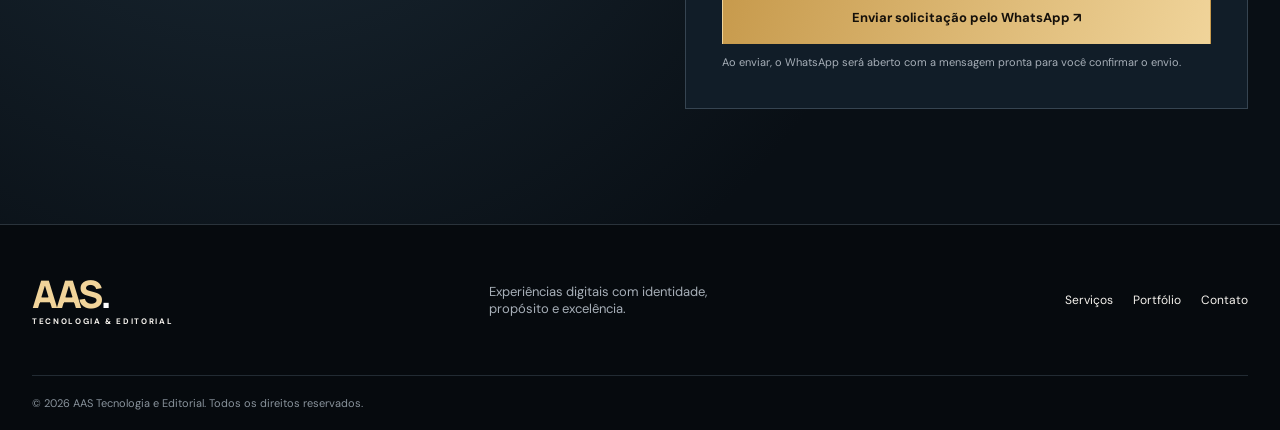
==== commit 54bf6ad8: "Add files via upload" ====
--- a/index.html
+++ b/index.html
@@ -1,9 +1,9 @@
 <!doctype html><html lang="pt-BR"><head><meta charset="utf-8"><meta name="viewport" content="width=device-width,initial-scale=1"><meta name="theme-color" content="#080d12"><meta name="description" content="AAS Tecnologia e Editorial. Sites profissionais, páginas de vendas e experiências digitais exclusivas para empresas que desejam se destacar."><title>AAS Tecnologia &amp; Editorial | Sites profissionais e páginas de vendas</title><meta property="og:type" content="website"><meta property="og:url" content="https://aastecnologiaeditorial.com.br/"><meta property="og:title" content="AAS Tecnologia &amp; Editorial"><meta property="og:description" content="Sites profissionais, páginas de vendas e experiências digitais exclusivas para empresas que desejam se destacar."><link rel="canonical" href="https://aastecnologiaeditorial.com.br/"><link rel="preconnect" href="https://fonts.googleapis.com"><link rel="preconnect" href="https://fonts.gstatic.com" crossorigin><link href="https://fonts.googleapis.com/css2?family=DM+Sans:wght@400;500;600;700&family=Manrope:wght@400;500;600;700;800&family=Playfair+Display:wght@500;600&display=swap" rel="stylesheet"><link rel="stylesheet" href="style.css"></head><body>
 <a class="skip" href="#conteudo">Ir para conteúdo</a><header class="header" id="inicio"><div class="shell nav"><a class="brand" href="#inicio" aria-label="AAS início"><strong>AAS<span>.</span></strong><small>TECNOLOGIA & EDITORIAL</small></a><button class="menu-btn" id="menuBtn" aria-label="Abrir menu" aria-controls="menu" aria-expanded="false"><span></span><span></span><span></span></button><nav id="menu" class="menu" aria-label="Menu principal"><a href="#inicio">Início</a><a href="#servicos">Serviços</a><a href="#portfolio">Portfólio</a><a href="#metodo">Método</a><a href="#sobre">Sobre</a><a class="mobile-contact" href="#contato">Contato</a></nav><a class="nav-cta" href="#contato">Solicitar proposta <span>↗</span></a></div></header>
-<main id="conteudo"><section class="hero"><div class="hero-glow"></div><div class="shell hero-grid"><div class="hero-copy"><p class="eyebrow"><span class="line"></span> DESIGN • TECNOLOGIA • ESTRATÉGIA</p><h1>Sua marca merece ser <em>extraordinária.</em></h1><p class="lead">Criamos experiências digitais exclusivas que elevam a presença da sua empresa, inspiram confiança e transformam visitas em oportunidades.</p><div class="hero-actions"><a class="btn primary" href="#contato">Solicitar projeto exclusivo <span>↗</span></a><a class="btn ghost" href="#portfolio">Explorar portfólio <span>→</span></a></div><div class="hero-foot"><span>ESTÉTICA REFINADA</span><i></i><span>TECNOLOGIA INTELIGENTE</span><i></i><span>FOCO EM NEGÓCIOS</span></div></div><div class="hero-visual" aria-label="Apresentação automática dos projetos Vanessa Oliveira, Mesa Rosa, Christian Gois, Denise Resende e Brasa Burger"><div class="visual-orbit"></div><div class="laptop"><a class="showcase-live-link" data-showcase-link href="https://aliantsilva10-ctrl.github.io/vanessa-oliveira/" target="_blank" rel="noopener noreferrer" aria-label="Abrir o projeto Vanessa Oliveira em nova aba" title="Abrir o site apresentado"></a><div class="laptop-screen"><div class="showcase-viewport" data-showcase="desktop"><div class="showcase-slide is-active" data-slide="0" aria-hidden="false"><img src="vanessa-oliveira.webp" alt="Página do projeto Vanessa Oliveira" fetchpriority="high"></div><div class="showcase-slide" data-slide="1" aria-hidden="true"><img src="mesa-rosa.webp" alt="Página do projeto Mesa Rosa" loading="lazy"></div><div class="showcase-slide" data-slide="2" aria-hidden="true"><img src="christian-gois.webp" alt="Nova capa do projeto Christian Gois" loading="lazy"></div><div class="showcase-slide" data-slide="3" aria-hidden="true"><img src="denise-resende.webp" alt="Página do projeto Denise Resende" loading="lazy"></div><div class="showcase-slide" data-slide="4" aria-hidden="true"><img src="brasa-burger.webp" alt="Página do projeto Brasa Burger" loading="lazy"></div></div></div><div class="laptop-base"></div></div><div class="phone"><a class="showcase-live-link" data-showcase-link href="https://aliantsilva10-ctrl.github.io/vanessa-oliveira/" target="_blank" rel="noopener noreferrer" aria-label="Abrir o projeto Vanessa Oliveira em nova aba" title="Abrir o site apresentado"></a><div class="phone-notch"></div><div class="showcase-viewport phone-viewport" data-showcase="mobile"><div class="showcase-slide is-active" data-slide="0" aria-hidden="false"><img src="vanessa-oliveira-mobile.webp" alt="Página do projeto Vanessa Oliveira" fetchpriority="high"></div><div class="showcase-slide" data-slide="1" aria-hidden="true"><img src="mesa-rosa-mobile.webp" alt="Página do projeto Mesa Rosa" loading="lazy"></div><div class="showcase-slide" data-slide="2" aria-hidden="true"><img src="christian-gois-mobile.webp" alt="Nova capa do projeto Christian Gois" loading="lazy"></div><div class="showcase-slide" data-slide="3" aria-hidden="true"><img src="denise-resende-mobile.webp" alt="Página do projeto Denise Resende" loading="lazy"></div><div class="showcase-slide" data-slide="4" aria-hidden="true"><img src="brasa-burger-mobile.webp" alt="Página do projeto Brasa Burger" loading="lazy"></div></div></div><div class="visual-caption"><span id="showcaseProject">VANESSA OLIVEIRA</span> <span>• PORTFÓLIO AAS</span></div></div></div><div class="hero-bottom shell"><span>ESTRATÉGIA</span><span>✦</span><span>DESIGN</span><span>✦</span><span>TECNOLOGIA</span><span>✦</span><span>RESULTADOS</span></div></section>
+<main id="conteudo"><section class="hero"><div class="hero-glow"></div><div class="shell hero-grid"><div class="hero-copy"><p class="eyebrow"><span class="line"></span> DESIGN • TECNOLOGIA • ESTRATÉGIA</p><h1>Sua marca merece ser <em>extraordinária.</em></h1><p class="lead">Criamos experiências digitais exclusivas que elevam a presença da sua empresa, inspiram confiança e transformam visitas em oportunidades.</p><div class="hero-actions"><a class="btn primary" href="#contato">Solicitar projeto exclusivo <span>↗</span></a><a class="btn ghost" href="#portfolio">Explorar portfólio <span>→</span></a></div><div class="hero-foot"><span>ESTÉTICA REFINADA</span><i></i><span>TECNOLOGIA INTELIGENTE</span><i></i><span>FOCO EM NEGÓCIOS</span></div></div><div class="hero-visual" aria-label="Apresentação automática dos projetos Adão Rosa Monteiro, Vanessa Oliveira, Mesa Rosa, Christian Gois, Denise Resende e Brasa Burger"><div class="visual-orbit"></div><div class="laptop"><a class="showcase-live-link" data-showcase-link href="https://adaorosamonteiro.art.br/" target="_blank" rel="noopener noreferrer" aria-label="Abrir o projeto Adão Rosa Monteiro em nova aba" title="Abrir o site apresentado"></a><div class="laptop-screen"><div class="showcase-viewport" data-showcase="desktop"><div class="showcase-slide is-active" data-slide="0" aria-hidden="false"><img src="adao-rosa-monteiro.webp" alt="Página do projeto Adão Rosa Monteiro" fetchpriority="high"></div><div class="showcase-slide" data-slide="1" aria-hidden="true"><img src="vanessa-oliveira.webp" alt="Página do projeto Vanessa Oliveira" loading="lazy"></div><div class="showcase-slide" data-slide="2" aria-hidden="true"><img src="mesa-rosa.webp" alt="Página do projeto Mesa Rosa" loading="lazy"></div><div class="showcase-slide" data-slide="3" aria-hidden="true"><img src="christian-gois.webp" alt="Nova capa do projeto Christian Gois" loading="lazy"></div><div class="showcase-slide" data-slide="4" aria-hidden="true"><img src="denise-resende.webp" alt="Página do projeto Denise Resende" loading="lazy"></div><div class="showcase-slide" data-slide="5" aria-hidden="true"><img src="brasa-burger.webp" alt="Página do projeto Brasa Burger" loading="lazy"></div></div></div><div class="laptop-base"></div></div><div class="phone"><a class="showcase-live-link" data-showcase-link href="https://adaorosamonteiro.art.br/" target="_blank" rel="noopener noreferrer" aria-label="Abrir o projeto Adão Rosa Monteiro em nova aba" title="Abrir o site apresentado"></a><div class="phone-notch"></div><div class="showcase-viewport phone-viewport" data-showcase="mobile"><div class="showcase-slide is-active" data-slide="0" aria-hidden="false"><img src="adao-rosa-monteiro-mobile.webp" alt="Página do projeto Adão Rosa Monteiro" fetchpriority="high"></div><div class="showcase-slide" data-slide="1" aria-hidden="true"><img src="vanessa-oliveira-mobile.webp" alt="Página do projeto Vanessa Oliveira" loading="lazy"></div><div class="showcase-slide" data-slide="2" aria-hidden="true"><img src="mesa-rosa-mobile.webp" alt="Página do projeto Mesa Rosa" loading="lazy"></div><div class="showcase-slide" data-slide="3" aria-hidden="true"><img src="christian-gois-mobile.webp" alt="Nova capa do projeto Christian Gois" loading="lazy"></div><div class="showcase-slide" data-slide="4" aria-hidden="true"><img src="denise-resende-mobile.webp" alt="Página do projeto Denise Resende" loading="lazy"></div><div class="showcase-slide" data-slide="5" aria-hidden="true"><img src="brasa-burger-mobile.webp" alt="Página do projeto Brasa Burger" loading="lazy"></div></div></div><div class="visual-caption"><span id="showcaseProject">ADÃO ROSA MONTEIRO</span> <span>• PORTFÓLIO AAS</span></div></div></div><div class="hero-bottom shell"><span>ESTRATÉGIA</span><span>✦</span><span>DESIGN</span><span>✦</span><span>TECNOLOGIA</span><span>✦</span><span>RESULTADOS</span></div></section>
 <section class="intro section" id="sobre"><div class="shell"><div class="section-head centered"><p class="eyebrow">O DIFERENCIAL AAS</p><h2>Muito mais que um site.<br><em>Uma presença memorável.</em></h2><p>Unimos estética, performance e estratégia em projetos que respeitam a identidade e os objetivos de cada negócio.</p></div><div class="benefits"><article class="benefit"><div class="benefit-visual"><img src="beneficio-luxo-1.webp" alt="" loading="lazy"></div><span class="number">01 / 04</span><h3>Design exclusivo</h3><p>Uma identidade digital construída para transmitir valor e credibilidade.</p></article><article class="benefit"><div class="benefit-visual"><img src="beneficio-luxo-2.webp" alt="" loading="lazy"></div><span class="number">02 / 04</span><h3>100% responsivo</h3><p>Uma experiência fluida em celulares, tablets e computadores.</p></article><article class="benefit"><div class="benefit-visual"><img src="beneficio-luxo-3.webp" alt="" loading="lazy"></div><span class="number">03 / 04</span><h3>Alta performance</h3><p>Estruturas leves, rápidas e preparadas para uma navegação eficiente.</p></article><article class="benefit"><div class="benefit-visual"><img src="beneficio-luxo-4.webp" alt="" loading="lazy"></div><span class="number">04 / 04</span><h3>Foco em conversão</h3><p>Jornadas intuitivas para aproximar sua empresa de novos clientes.</p></article></div></div></section>
 <section class="services section" id="servicos"><div class="shell"><div class="section-top"><div><p class="eyebrow">O QUE FAZEMOS</p><h2>Soluções para cada <em>ambição.</em></h2></div><p>Do primeiro contato à evolução contínua da sua presença digital.</p></div><div class="service-grid"><article class="service-card"><div class="service-art art-one"><img src="pagina-vendas.webp" alt="Notebook em ambiente de trabalho elegante exibindo uma página de vendas" loading="lazy"><span>01 — CONVERSÃO</span></div><div class="service-info"><p class="service-kicker">PARA VENDER MAIS</p><h3>Página de vendas</h3><p>Apresentação estratégica de produtos, serviços ou campanhas com chamadas para ação.</p><div class="service-bottom"><strong>A partir de R$ 600</strong><button class="service-select" data-service="Página de vendas">Solicitar ↗</button></div></div></article><article class="service-card"><div class="service-art art-two"><img src="site-institucional.webp" alt="Fachada contemporânea de uma empresa com iluminação acolhedora" loading="lazy"><span>02 — PRESENÇA</span></div><div class="service-info"><p class="service-kicker">PARA SUA MARCA</p><h3>Site institucional</h3><p>Uma vitrine digital elegante para apresentar sua empresa com profissionalismo.</p><div class="service-bottom"><strong>A partir de R$ 700</strong><button class="service-select" data-service="Site institucional">Solicitar ↗</button></div></div></article><article class="service-card"><div class="service-art art-three"><img src="manutencao.webp" alt="Notebook em mesa de trabalho mostrando painel de indicadores" loading="lazy"><span>03 — CONTINUIDADE</span></div><div class="service-info"><p class="service-kicker">PARA EVOLUIR</p><h3>Manutenção e evolução</h3><p>Atualizações, acompanhamento e melhorias para manter seu projeto em movimento.</p><div class="service-bottom"><strong>R$ 250–350/mês*</strong><button class="service-select" data-service="Manutenção mensal">Solicitar ↗</button></div></div></article></div><p class="fineprint">* Valores de referência. Escopo, integrações, hospedagem e serviços adicionais são definidos em proposta.</p></div></section>
-<section class="portfolio section" id="portfolio"><div class="shell"><div class="section-top"><div><p class="eyebrow">PROJETOS & EXPERIÊNCIAS</p><h2>Trabalhos que expressam <em>identidade.</em></h2></div><p>Uma seleção de projetos e conceitos da AAS. Solicite demonstrações e referências disponíveis.</p></div><div class="portfolio-carousel"><div class="projects" id="portfolioTrack" aria-label="Projetos em destaque"><article class="project"><a class="project-link" href="https://aliantsilva10-ctrl.github.io/vanessa-oliveira/" target="_blank" rel="noopener noreferrer" aria-label="Abrir site de Vanessa Oliveira em nova aba"><div class="project-image p-vanessa"><img src="vanessa-oliveira.webp" alt="Captura da página inicial do site Vanessa Oliveira, em tons de vinho e dourado" loading="lazy" decoding="async"></div><div class="project-caption"><div><small>AUTOCONHECIMENTO • MARCA PESSOAL</small><h3>Vanessa Oliveira</h3></div><span aria-hidden="true">↗</span></div></a></article><article class="project"><a class="project-link" href="https://mesarosaquitandasartesanais.netlify.app/" target="_blank" rel="noopener noreferrer" aria-label="Abrir site de Mesa Rosa em nova aba"><div class="project-image p-food"><img src="mesa-rosa.webp" alt="Captura da página inicial do site Mesa Rosa, com quitandas artesanais" loading="lazy" decoding="async"></div><div class="project-caption"><div><small>GASTRONOMIA • CATÁLOGO</small><h3>Mesa Rosa</h3></div><span>↗</span></div></a></article><article class="project"><a class="project-link" href="https://christian-gois-psicanalista.netlify.app/" target="_blank" rel="noopener noreferrer" aria-label="Abrir site de Christian Gois em nova aba"><div class="project-image p-christian"><img src="christian-gois.webp" alt="Nova capa aprovada de Christian Gois, psicanálise clínica, com fotografia e chamada Ressignificar experiências" loading="lazy" decoding="async"></div><div class="project-caption"><div><small>SAÚDE • PSICANÁLISE</small><h3>Christian Gois</h3></div><span>↗</span></div></a></article><article class="project"><a class="project-link" href="https://oficialsacerdotisa.com.br/" target="_blank" rel="noopener noreferrer" aria-label="Abrir site de Denise Resende em nova aba"><div class="project-image p-mystic"><img src="denise-resende.webp" alt="Captura da página inicial do site Denise Resende, com fotografia da sacerdotisa" loading="lazy" decoding="async"></div><div class="project-caption"><div><small>MARCA PESSOAL • DIGITAL</small><h3>Denise Resende</h3></div><span>↗</span></div></a></article><article class="project"><a class="project-link" href="https://brasaburguer10.netlify.app/" target="_blank" rel="noopener noreferrer" aria-label="Abrir site Brasa Burger em nova aba"><div class="project-image p-brasa"><img src="brasa-burger.webp" alt="Capa do site Brasa Burger com hambúrguer artesanal e o título O fogo tem sabor" loading="lazy" decoding="async"></div><div class="project-caption"><div><small>GASTRONOMIA • HAMBURGUERIA</small><h3>Brasa Burger</h3></div><span aria-hidden="true">↗</span></div></a></article></div><button type="button" id="portfolioNext" class="portfolio-next" aria-label="Avançar para o próximo projeto">›</button></div><p class="portfolio-note">Imagens das páginas dos projetos apresentados. A disponibilidade e o conteúdo dos sites podem mudar.</p><a href="#contato" class="text-link">Quero um projeto para minha marca <span>↗</span></a></div></section>
+<section class="portfolio section" id="portfolio"><div class="shell"><div class="section-top"><div><p class="eyebrow">PROJETOS & EXPERIÊNCIAS</p><h2>Trabalhos que expressam <em>identidade.</em></h2></div><p>Uma seleção de projetos e conceitos da AAS. Solicite demonstrações e referências disponíveis.</p></div><div class="portfolio-carousel"><div class="projects" id="portfolioTrack" aria-label="Projetos em destaque"><article class="project"><a class="project-link" href="https://adaorosamonteiro.art.br/" target="_blank" rel="noopener noreferrer" aria-label="Abrir site de Adão Rosa Monteiro em nova aba"><div class="project-image p-adao"><img src="adao-rosa-monteiro.webp" alt="Captura da página inicial do site Adão Rosa Monteiro, pianista, ao piano branco" loading="lazy" decoding="async"></div><div class="project-caption"><div><small>MÚSICA • CONTRATAÇÃO DE SHOWS</small><h3>Adão Rosa Monteiro</h3></div><span aria-hidden="true">↗</span></div></a></article><article class="project"><a class="project-link" href="https://aliantsilva10-ctrl.github.io/vanessa-oliveira/" target="_blank" rel="noopener noreferrer" aria-label="Abrir site de Vanessa Oliveira em nova aba"><div class="project-image p-vanessa"><img src="vanessa-oliveira.webp" alt="Captura da página inicial do site Vanessa Oliveira, em tons de vinho e dourado" loading="lazy" decoding="async"></div><div class="project-caption"><div><small>AUTOCONHECIMENTO • MARCA PESSOAL</small><h3>Vanessa Oliveira</h3></div><span aria-hidden="true">↗</span></div></a></article><article class="project"><a class="project-link" href="https://mesarosaquitandasartesanais.netlify.app/" target="_blank" rel="noopener noreferrer" aria-label="Abrir site de Mesa Rosa em nova aba"><div class="project-image p-food"><img src="mesa-rosa.webp" alt="Captura da página inicial do site Mesa Rosa, com quitandas artesanais" loading="lazy" decoding="async"></div><div class="project-caption"><div><small>GASTRONOMIA • CATÁLOGO</small><h3>Mesa Rosa</h3></div><span>↗</span></div></a></article><article class="project"><a class="project-link" href="https://christian-gois-psicanalista.netlify.app/" target="_blank" rel="noopener noreferrer" aria-label="Abrir site de Christian Gois em nova aba"><div class="project-image p-christian"><img src="christian-gois.webp" alt="Nova capa aprovada de Christian Gois, psicanálise clínica, com fotografia e chamada Ressignificar experiências" loading="lazy" decoding="async"></div><div class="project-caption"><div><small>SAÚDE • PSICANÁLISE</small><h3>Christian Gois</h3></div><span>↗</span></div></a></article><article class="project"><a class="project-link" href="https://oficialsacerdotisa.com.br/" target="_blank" rel="noopener noreferrer" aria-label="Abrir site de Denise Resende em nova aba"><div class="project-image p-mystic"><img src="denise-resende.webp" alt="Captura da página inicial do site Denise Resende, com fotografia da sacerdotisa" loading="lazy" decoding="async"></div><div class="project-caption"><div><small>MARCA PESSOAL • DIGITAL</small><h3>Denise Resende</h3></div><span>↗</span></div></a></article><article class="project"><a class="project-link" href="https://brasaburguer10.netlify.app/" target="_blank" rel="noopener noreferrer" aria-label="Abrir site Brasa Burger em nova aba"><div class="project-image p-brasa"><img src="brasa-burger.webp" alt="Capa do site Brasa Burger com hambúrguer artesanal e o título O fogo tem sabor" loading="lazy" decoding="async"></div><div class="project-caption"><div><small>GASTRONOMIA • HAMBURGUERIA</small><h3>Brasa Burger</h3></div><span aria-hidden="true">↗</span></div></a></article></div><button type="button" id="portfolioNext" class="portfolio-next" aria-label="Avançar para o próximo projeto">›</button></div><p class="portfolio-note">Imagens das páginas dos projetos apresentados. A disponibilidade e o conteúdo dos sites podem mudar.</p><a href="#contato" class="text-link">Quero um projeto para minha marca <span>↗</span></a></div></section>
 <section class="process section" id="metodo"><div class="shell"><div class="section-head centered"><p class="eyebrow">NOSSO MÉTODO</p><h2>Da ideia ao digital.<br><em>Com atenção a cada detalhe.</em></h2></div><div class="steps"><article><span>01</span><h3>Descoberta</h3><p>Entendemos seu negócio, seu público e seus objetivos.</p></article><article><span>02</span><h3>Criação</h3><p>Desenhamos uma experiência alinhada à sua marca.</p></article><article><span>03</span><h3>Refinamento</h3><p>Ajustamos os detalhes e validamos o projeto com você.</p></article><article><span>04</span><h3>Publicação</h3><p>Preparamos a entrega e orientamos os próximos passos.</p></article></div></div></section>
 <section class="contact section" id="contato"><div class="shell contact-grid"><div><p class="eyebrow">SEU PRÓXIMO PROJETO COMEÇA AQUI</p><h2>Vamos criar algo <em>extraordinário?</em></h2><p>Conte um pouco sobre seu negócio. Preparamos uma conversa direcionada às suas necessidades.</p><a class="phone-link" href="https://wa.me/5519989522187" target="_blank" rel="noopener noreferrer">WhatsApp: (19) 98952-2187 ↗</a></div><form id="quoteForm" class="quote-form"><h3>Solicite uma proposta</h3><label for="name">Seu nome</label><input id="name" name="name" required autocomplete="name" placeholder="Como podemos chamar você?"><label for="company">Empresa ou marca</label><input id="company" name="company" placeholder="Nome do seu negócio"><label for="service">Qual serviço você procura?</label><select id="service" name="service" required><option value="">Selecione uma opção</option><option>Página de vendas</option><option>Site institucional</option><option>Manutenção mensal</option><option>Projeto personalizado</option></select><label for="details">Conte sobre seu projeto</label><textarea id="details" name="details" rows="3" placeholder="Quais são suas principais necessidades?"></textarea><div class="message-preview" hidden aria-live="polite"><div class="message-preview-heading">Prévia da mensagem personalizada</div><pre id="messagePreview"></pre><p>O WhatsApp abrirá com este texto. Você poderá revisar e confirmar o envio.</p></div><button class="btn primary form-submit" type="submit">Enviar solicitação pelo WhatsApp ↗</button><small>Ao enviar, o WhatsApp será aberto com a mensagem pronta para você confirmar o envio.</small></form></div></section></main>
 <footer class="footer"><div class="shell footer-inner"><a class="brand" href="#inicio"><strong>AAS<span>.</span></strong><small>TECNOLOGIA & EDITORIAL</small></a><p>Experiências digitais com identidade, propósito e excelência.</p><div><a href="#servicos">Serviços</a><a href="#portfolio">Portfólio</a><a href="#contato">Contato</a></div></div><div class="shell copyright">© <span id="year"></span> AAS Tecnologia e Editorial. Todos os direitos reservados.</div></footer><a class="float-wa" href="https://wa.me/5519989522187?text=Ol%C3%A1%21%20Gostaria%20de%20solicitar%20um%20or%C3%A7amento%20para%20um%20site." target="_blank" rel="noopener noreferrer" aria-label="Conversar pelo WhatsApp">✆ <span>Fale com a AAS</span></a><script src="main.js" defer></script></body></html>
--- a/style.css
+++ b/style.css
@@ -148,7 +148,7 @@
 @media(max-width:760px){.portfolio .projects{grid-template-columns:repeat(2,minmax(0,1fr));}}
 @media(max-width:520px){.portfolio .projects{grid-template-columns:1fr;}}
 
-/* Vitrine ampliada com rotação automática dos cinco sites */
+/* Vitrine ampliada com rotação automática dos seis sites */
 .portfolio .shell{overflow:hidden}
 .portfolio .projects{display:flex!important;grid-template-columns:none!important;gap:24px!important;align-items:stretch!important;transition:transform .85s cubic-bezier(.22,.8,.2,1);will-change:transform;margin-top:30px}
 .portfolio .project{flex:0 0 calc((100% - 48px)/3);min-width:0;opacity:.77;filter:saturate(.85);transition:opacity .6s ease,filter .6s ease,transform .42s ease!important}
@@ -191,7 +191,7 @@
 .portfolio .portfolio-next{touch-action:manipulation;}
 
 /* AAS — Christian Gois: tela vertical sem cortes */
-.phone-viewport .showcase-slide[data-slide="2"] img{object-fit:contain!important;object-position:center center!important;background:#f9f7ef!important}
+.phone-viewport .showcase-slide[data-slide="3"] img{object-fit:contain!important;object-position:center center!important;background:#f9f7ef!important}
 
 /* Links reais em todas as capas do notebook e celular, sincronizados com o projeto exibido. */
 .hero-visual .laptop,.hero-visual .phone{position:relative}
@@ -199,7 +199,7 @@
 .hero-visual .showcase-live-link:focus-visible{outline:3px solid #f1d49a;outline-offset:4px}
 .hero-visual .phone .showcase-live-link{inset:0}
 /* A capa vertical foi composta em 600x1080, para manter a foto e os textos dentro do celular. */
-.hero-visual .phone-viewport .showcase-slide[data-slide="2"] img{object-fit:contain!important;object-position:center center!important}
+.hero-visual .phone-viewport .showcase-slide[data-slide="3"] img{object-fit:contain!important;object-position:center center!important}
 
 /* Correção: o JS não marca nenhum card como .is-featured, então todos ficavam apagados (opacidade .77). */
 .portfolio .project{opacity:1;filter:none}
